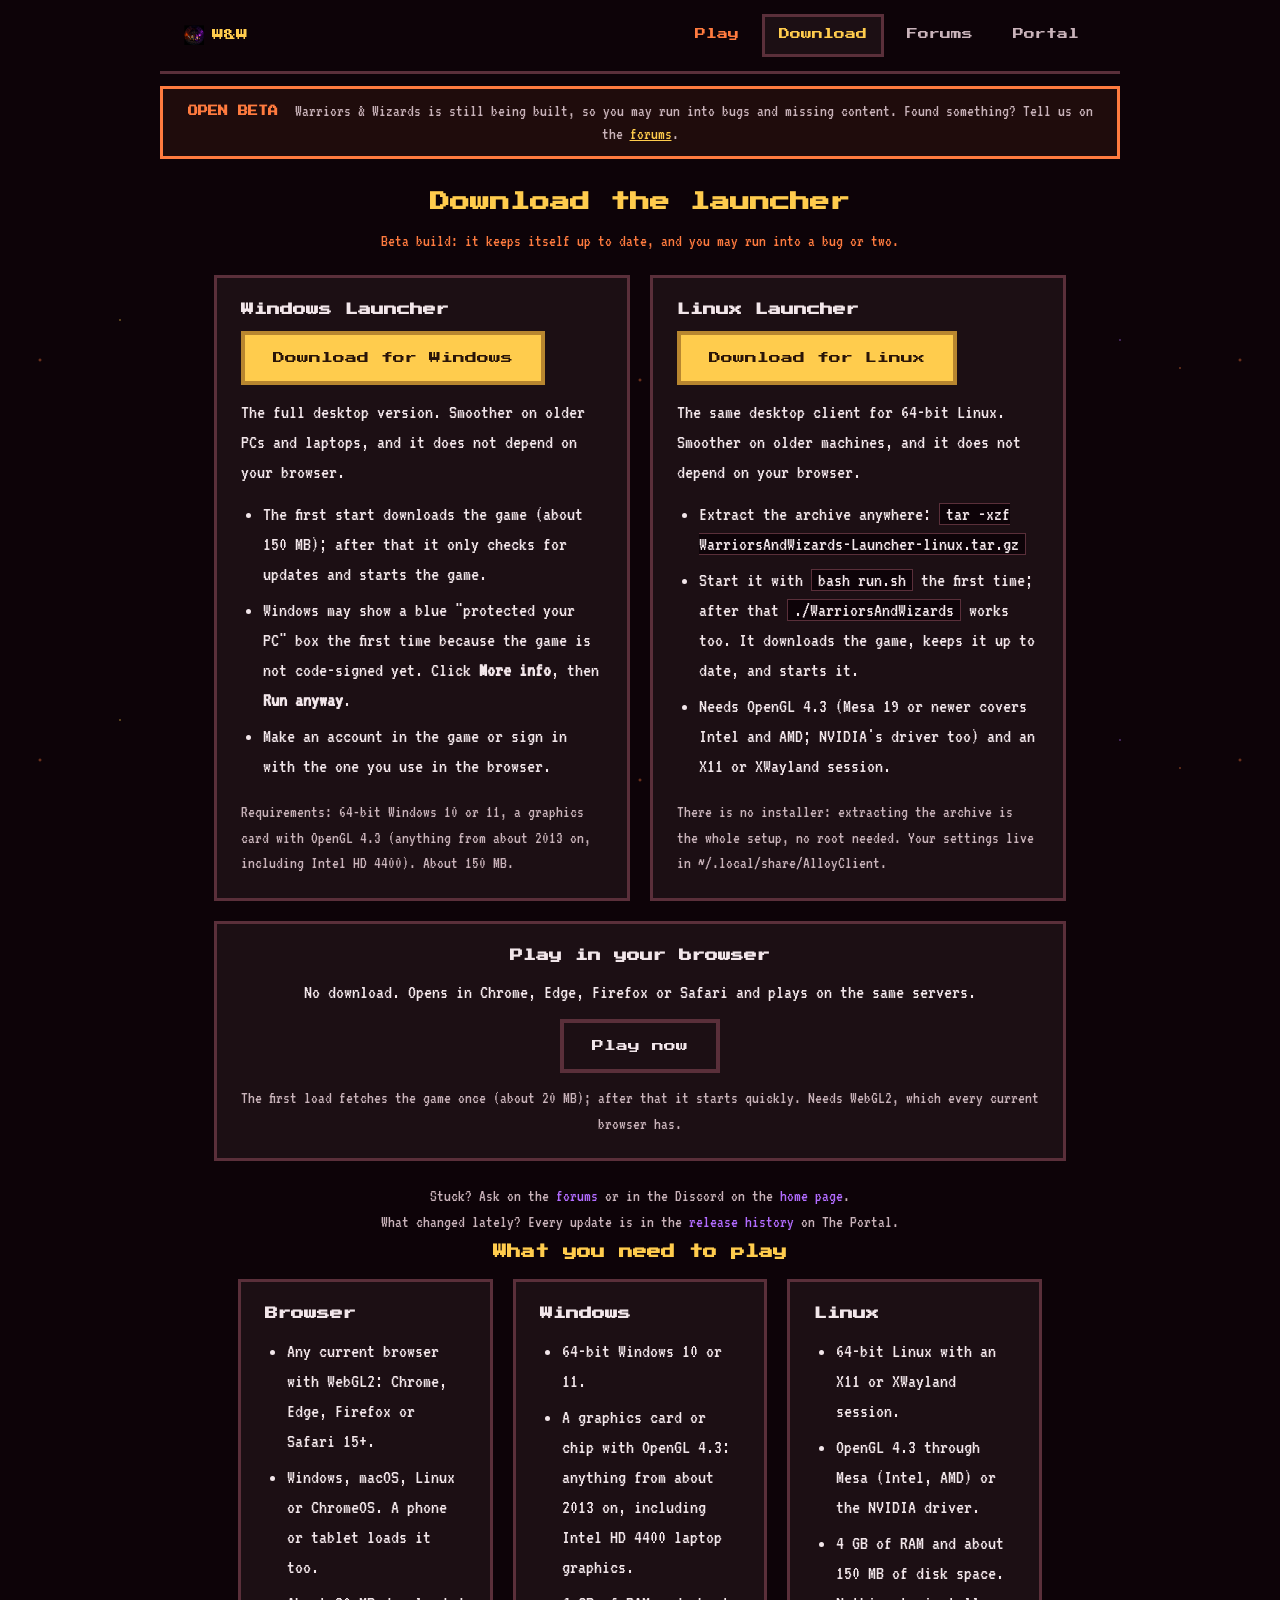
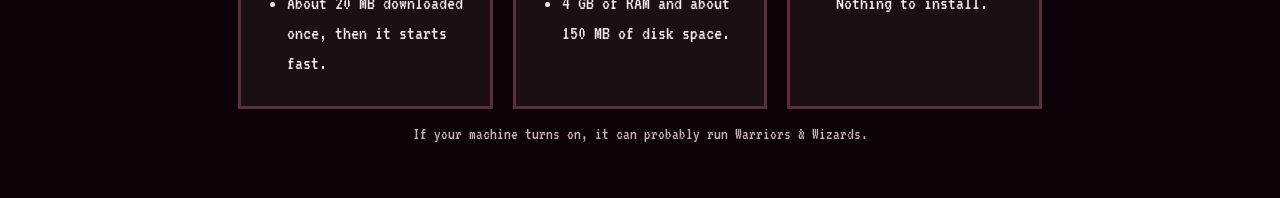
==== download/index.html @ 4d1ac3cd "release history and downloads" ====
<!DOCTYPE html>
<html lang="en">
<head>
<meta charset="UTF-8">
<meta name="viewport" content="width=device-width, initial-scale=1.0">
<title>Download — Warriors &amp; Wizards</title>
<meta name="description" content="Download the Warriors &amp; Wizards Windows client, or play in your browser.">
<link rel="icon" href="../assets/favicon-32.png" type="image/png" sizes="32x32">
<link rel="apple-touch-icon" href="../assets/favicon-192.png">
<link rel="preconnect" href="https://fonts.googleapis.com">
<link rel="preconnect" href="https://fonts.gstatic.com" crossorigin>
<link href="https://fonts.googleapis.com/css2?family=Press+Start+2P&family=VT323&display=swap" rel="stylesheet">
<link rel="stylesheet" href="../css/style.css">
</head>
<body>

<div class="embers"></div>

<nav class="site-nav" aria-label="Site">
  <a class="nav-brand" href="/"><img src="../assets/favicon-32.png" alt="" width="20" height="20"> W&amp;W</a>
  <div class="nav-links">
    <a href="https://play.warriorsandwizards.com" class="nav-link nav-play">Play</a>
    <a href="/download/" class="nav-link is-current">Download</a>
    <a href="https://forums.warriorsandwizards.com" class="nav-link">Forums</a>
    <a href="https://portal.warriorsandwizards.com" class="nav-link">Portal</a>
  </div>
</nav>

<div class="beta-banner" role="note">
  <strong>OPEN BETA</strong> Warriors &amp; Wizards is still being built, so you may run into bugs and missing content. Found something? Tell us on the <a href="https://forums.warriorsandwizards.com">forums</a>.
</div>

<main class="page">
  <h1 class="page-title">Download the launcher</h1>
  <p class="tagline beta-note">Beta build: it keeps itself up to date, and you may run into a bug or two.</p>

  <div class="cards">
    <section class="card">
      <h2 class="card-title">Windows Launcher</h2>
      <a class="btn btn-primary" href="/downloads/WarriorsAndWizards-Launcher-windows.zip">Download for Windows</a>
      <p>The full desktop version. Smoother on older PCs and laptops, and it does not depend on your browser.</p>
      <ul class="steps">
        <li>The first start downloads the game (about 150 MB); after that it only checks for updates and starts the game.</li>
        <li>Windows may show a blue "protected your PC" box the first time because the game is not code-signed yet. Click <strong>More info</strong>, then <strong>Run anyway</strong>.</li>
        <li>Make an account in the game or sign in with the one you use in the browser.</li>
      </ul>
      <p class="fine">Requirements: 64-bit Windows 10 or 11, a graphics card with OpenGL 4.3 (anything from about 2013 on, including Intel HD 4400). About 150 MB.</p>
    </section>

    <section class="card">
      <h2 class="card-title">Linux Launcher</h2>
      <a class="btn btn-primary" href="/downloads/WarriorsAndWizards-Launcher-linux.tar.gz">Download for Linux</a>
      <p>The same desktop client for 64-bit Linux. Smoother on older machines, and it does not depend on your browser.</p>
      <ul class="steps">
        <li>Extract the archive anywhere: <code>tar -xzf WarriorsAndWizards-Launcher-linux.tar.gz</code></li>
        <li>Start it with <code>bash run.sh</code> the first time; after that <code>./WarriorsAndWizards</code> works too. It downloads the game, keeps it up to date, and starts it.</li>
        <li>Needs OpenGL 4.3 (Mesa 19 or newer covers Intel and AMD; NVIDIA's driver too) and an X11 or XWayland session.</li>
      </ul>
      <p class="fine">There is no installer: extracting the archive is the whole setup, no root needed. Your settings live in ~/.local/share/AlloyClient.</p>
    </section>

    <section class="card card-wide">
      <h2 class="card-title">Play in your browser</h2>
      <p>No download. Opens in Chrome, Edge, Firefox or Safari and plays on the same servers.</p>
      <a class="btn btn-secondary" href="https://play.warriorsandwizards.com">Play now</a>
      <p class="fine">The first load fetches the game once (about 20 MB); after that it starts quickly. Needs WebGL2, which every current browser has.</p>
    </section>
  </div>

  <p class="hint">Stuck? Ask on the <a href="https://forums.warriorsandwizards.com">forums</a> or in the Discord on the <a href="/">home page</a>.</p>
  <p class="hint">What changed lately? Every update is in the <a href="https://portal.warriorsandwizards.com/releases.html">release history</a> on The Portal.</p>

  <section class="specs">
    <h2 class="section-title">What you need to play</h2>
    <div class="cards">
      <div class="card">
        <h3 class="card-title">Browser</h3>
        <ul class="steps">
          <li>Any current browser with WebGL2: Chrome, Edge, Firefox or Safari 15+.</li>
          <li>Windows, macOS, Linux or ChromeOS. A phone or tablet loads it too.</li>
          <li>About 20 MB downloaded once, then it starts fast.</li>
        </ul>
      </div>
      <div class="card">
        <h3 class="card-title">Windows</h3>
        <ul class="steps">
          <li>64-bit Windows 10 or 11.</li>
          <li>A graphics card or chip with OpenGL 4.3: anything from about 2013 on, including Intel HD 4400 laptop graphics.</li>
          <li>4 GB of RAM and about 150 MB of disk space.</li>
        </ul>
      </div>
      <div class="card">
        <h3 class="card-title">Linux</h3>
        <ul class="steps">
          <li>64-bit Linux with an X11 or XWayland session.</li>
          <li>OpenGL 4.3 through Mesa (Intel, AMD) or the NVIDIA driver.</li>
          <li>4 GB of RAM and about 150 MB of disk space. Nothing to install.</li>
        </ul>
      </div>
    </div>
    <p class="hint">If your machine turns on, it can probably run Warriors &amp; Wizards.</p>
  </section>
</main>


</body>
</html>
---- css/style.css ----
:root {
  --bg: #0d0308;
  --panel: #1c0f14;
  --border: #5a2f3a;
  --gold: #ffcc4d;
  --purple: #b26cff;
  --ember: #ff7b3f;
  --text: #f2e6ea;
  --text-dim: #c9b3ba;
  --font-pixel: 'Press Start 2P', monospace;
  --font-body: 'VT323', monospace;
}

* { box-sizing: border-box; }

body {
  margin: 0;
  background: var(--bg);
  color: var(--text);
  font-family: var(--font-body);
  font-size: 20px;
  line-height: 1.5;
  overflow-x: hidden;
}

/* drifting ember particles for atmosphere */
.embers {
  position: fixed;
  inset: 0;
  z-index: -1;
  pointer-events: none;
  background-image:
    radial-gradient(2px 2px at 10% 90%, var(--ember), transparent),
    radial-gradient(1.5px 1.5px at 30% 80%, var(--gold), transparent),
    radial-gradient(2px 2px at 60% 95%, var(--ember), transparent),
    radial-gradient(1.5px 1.5px at 80% 85%, var(--purple), transparent),
    radial-gradient(1.5px 1.5px at 95% 92%, var(--ember), transparent);
  background-repeat: repeat;
  background-size: 400px 400px;
  animation: drift 14s linear infinite;
  opacity: 0.6;
}
@keyframes drift {
  from { background-position: 0 0; }
  to { background-position: 0 -400px; }
}

.hero {
  display: flex;
  flex-direction: column;
  align-items: center;
  text-align: center;
  gap: 18px;
  max-width: 720px;
  margin: 0 auto;
  padding: 32px 24px 12px;
}
.hero-text {
  max-width: 100%;
}
.game-title {
  font-family: var(--font-pixel);
  font-size: 25px;
  line-height: 1.4;
  margin: 0 0 11px;
}
.t-war { color: var(--ember); }
.t-wiz { color: var(--purple); }
.amp { color: var(--text-dim); }
.hero-art-wrap {
  flex: 0 0 auto;
  width: 170px;
  height: 170px;
  border-radius: 50%;
  overflow: hidden;
  border: 4px solid var(--border);
  box-shadow: 0 0 0 2px var(--gold), 0 0 20px rgba(178, 108, 255, 0.45);
}
.hero-art {
  width: 100%;
  height: 100%;
  object-fit: cover;
  display: block;
}

.info {
  text-align: center;
  padding: 12px 24px 40px;
  max-width: 680px;
  margin: 0 auto;
}
.coming-soon {
  font-family: var(--font-pixel);
  font-size: 16px;
  color: var(--gold);
  letter-spacing: 2px;
  margin-bottom: 11px;
}
.glow {
  text-shadow: 0 0 10px rgba(255, 204, 77, 0.6), 0 0 22px rgba(178, 108, 255, 0.4);
}
.tagline {
  font-size: 17px;
  line-height: 1.4;
  color: var(--text-dim);
  margin: 0 0 14px;
}
.tagline:last-child {
  margin-bottom: 0;
}

.discord-card {
  display: inline-flex;
  flex-direction: column;
  align-items: center;
  gap: 14px;
  background: var(--panel);
  border: 3px solid var(--border);
  padding: 22px 28px;
}
.discord-head {
  display: flex;
  align-items: center;
  gap: 10px;
}
.discord-icon {
  width: 26px;
  height: 26px;
  color: #5865f2;
}
.discord-name {
  font-family: var(--font-pixel);
  font-size: 13px;
  color: var(--text);
}
.discord-status {
  display: flex;
  align-items: center;
  gap: 8px;
  font-size: 18px;
  color: var(--text-dim);
}
.online-dot {
  width: 9px;
  height: 9px;
  border-radius: 50%;
  background: #3ba55d;
  box-shadow: 0 0 6px #3ba55d;
}
.discord-avatars {
  display: flex;
}
.discord-avatar {
  width: 32px;
  height: 32px;
  border-radius: 50%;
  border: 2px solid var(--panel);
  margin-left: -10px;
  background: #23272a;
}
.discord-avatar:first-child { margin-left: 0; }

.btn {
  display: inline-block;
  padding: 14px 28px;
  font-family: var(--font-pixel);
  font-size: 12px;
  text-decoration: none;
  border: 4px solid var(--border);
  transition: transform 0.1s ease, background 0.15s ease;
}
.btn:active { transform: translateY(2px); }
.btn-primary {
  background: var(--gold);
  color: #2a1508;
  border-color: #b8862f;
}
.btn-primary:hover { background: #ffd86b; }

.site-footer {
  text-align: center;
  padding: 24px;
  font-size: 16px;
  color: var(--text-dim);
}
.site-footer a {
  color: var(--purple);
  text-decoration: none;
}
.site-footer a:hover { color: var(--gold); }

@media (max-width: 640px) {
  .hero {
    flex-direction: column;
    text-align: center;
    padding-top: 24px;
    gap: 18px;
  }
  .hero-text { text-align: center; }
  .hero-art-wrap { width: 130px; height: 130px; }
  .game-title { font-size: 21px; }
  .coming-soon { font-size: 15px; }
  .tagline { font-size: 16px; }
}

/* ---- site navigation (Play / Download / Forums) ---- */
.site-nav {
  display: flex;
  align-items: center;
  justify-content: space-between;
  gap: 16px;
  max-width: 960px;
  margin: 0 auto;
  padding: 14px 24px;
  border-bottom: 3px solid var(--border);
}
.nav-brand {
  display: inline-flex;
  align-items: center;
  gap: 8px;
  font-family: var(--font-pixel);
  font-size: 12px;
  color: var(--gold);
  text-decoration: none;
}
.nav-links { display: flex; gap: 6px; }
.nav-link {
  font-family: var(--font-pixel);
  font-size: 11px;
  color: var(--text-dim);
  text-decoration: none;
  padding: 10px 14px;
  border: 3px solid transparent;
}
.nav-link:hover, .nav-link.is-current { color: var(--gold); border-color: var(--border); background: var(--panel); }
.nav-play { color: var(--ember); }

/* ---- landing calls to action ---- */
.cta-row {
  display: flex;
  flex-wrap: wrap;
  justify-content: center;
  gap: 12px;
  margin: 6px 0 12px;
}
.btn-secondary {
  background: var(--panel);
  color: var(--text);
  border-color: var(--border);
}
.btn-secondary:hover { border-color: var(--purple); color: var(--gold); }
.hint {
  font-size: 17px;
  color: var(--text-dim);
  margin: 0;
}
.hint a { color: var(--purple); text-decoration: none; }
.hint a:hover { color: var(--gold); }

/* ---- beta warning under the nav, on every page ---- */
.beta-banner {
  max-width: 960px;
  margin: 12px auto 0;
  padding: 10px 16px;
  border: 3px solid var(--ember);
  background: rgba(255, 123, 63, .08);
  color: var(--text-dim);
  font-size: 17px;
  line-height: 1.4;
  text-align: center;
}
.beta-banner strong { font-family: var(--font-pixel); font-size: 10px; color: var(--ember); margin-right: 10px; }
.beta-banner a { color: var(--gold); }
.beta-note { color: var(--ember); }

/* ---- inner pages (Download) ---- */
.page {
  max-width: 900px;
  margin: 0 auto;
  padding: 28px 24px 40px;
  text-align: center;
}
.page-title {
  font-family: var(--font-pixel);
  font-size: 20px;
  color: var(--gold);
  margin: 0 0 12px;
}
.cards {
  display: grid;
  grid-template-columns: repeat(auto-fit, minmax(300px, 1fr));
  gap: 20px;
  margin: 22px 0;
  text-align: left;
}
.card {
  background: var(--panel);
  border: 3px solid var(--border);
  padding: 22px 24px;
  display: flex;
  flex-direction: column;
  gap: 12px;
}
.card-title {
  font-family: var(--font-pixel);
  font-size: 13px;
  color: var(--text);
  margin: 0;
}
.card p { margin: 0; }
.card .btn { align-self: flex-start; }
.steps { margin: 0; padding-left: 22px; }
.steps li { margin-bottom: 6px; }
.fine { font-size: 17px; color: var(--text-dim); }
code { font-family: var(--font-body); background: var(--bg); border: 1px solid var(--border); padding: 0 6px; }

@media (max-width: 640px) {
  .site-nav { padding: 10px 14px; }
  .nav-link { font-size: 9px; padding: 8px 8px; }
  .nav-brand { font-size: 10px; }
  .card .btn { align-self: stretch; text-align: center; }
}

/* ---- requirements on the landing page ---- */
.specs {
  max-width: 900px;
  margin: 0 auto;
  padding: 8px 24px 12px;
  text-align: center;
}
.section-title {
  font-family: var(--font-pixel);
  font-size: 14px;
  color: var(--gold);
  margin: 0 0 4px;
}
.specs .cards { margin: 16px 0 12px; }

/* ---- three requirement cards in one row ---- */
.specs .cards { grid-template-columns: repeat(3, 1fr); }
@media (max-width: 860px) { .specs .cards { grid-template-columns: 1fr; } }

/* ---- Discord panel on the side, tall like a banner ad ---- */
.side-ad {
  position: fixed;
  right: 18px;
  top: 50%;
  transform: translateY(-50%);
  width: 210px;
  z-index: 5;
}
.side-ad .discord-card {
  display: flex;
  width: 100%;
  padding: 18px 14px;
  gap: 12px;
}
.side-ad .discord-name { font-size: 11px; text-align: center; }
.side-ad .discord-avatars { flex-wrap: wrap; justify-content: center; }
.side-ad .discord-avatar { margin-left: -6px; }
.side-ad .btn { padding: 12px 16px; font-size: 10px; text-align: center; width: 100%; }
@media (max-width: 1240px) {
  .side-ad { position: static; transform: none; width: auto; margin: 0 auto 32px; text-align: center; }
  .side-ad .discord-card { display: inline-flex; width: auto; }
}

/* ---- a card that spans the whole row, centered (the browser card under the two client cards) ---- */
.card-wide { grid-column: 1 / -1; align-items: center; text-align: center; }
.card-wide .btn { align-self: center; }
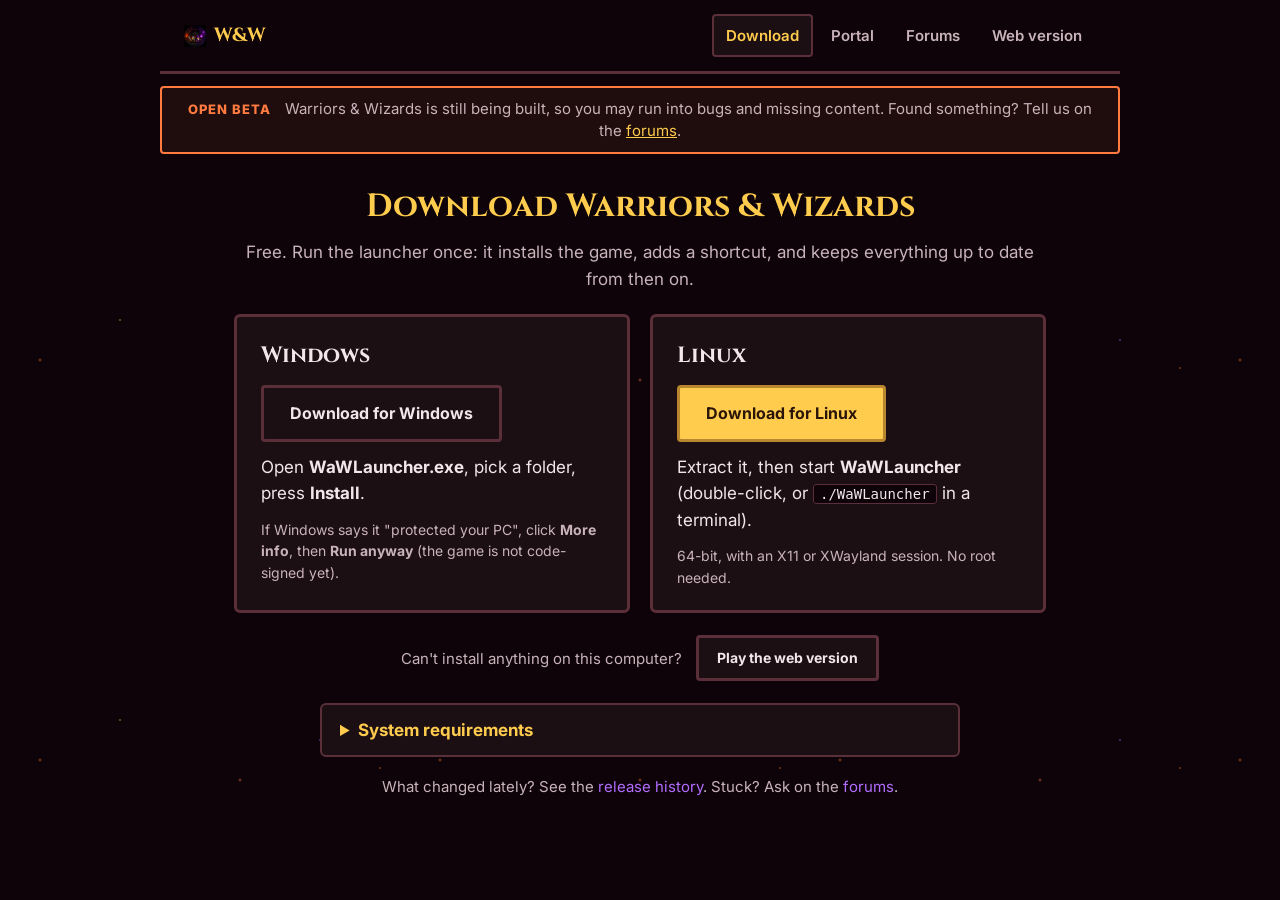
==== commit eb89e5c5: "things are looking official now" ====
--- a/download/index.html
+++ b/download/index.html
@@ -3,13 +3,13 @@
 <head>
 <meta charset="UTF-8">
 <meta name="viewport" content="width=device-width, initial-scale=1.0">
-<title>Download — Warriors &amp; Wizards</title>
-<meta name="description" content="Download the Warriors &amp; Wizards Windows client, or play in your browser.">
+<title>Download - Warriors &amp; Wizards</title>
+<meta name="description" content="Download the Warriors &amp; Wizards launcher for Windows or Linux, or play in your browser.">
 <link rel="icon" href="../assets/favicon-32.png" type="image/png" sizes="32x32">
 <link rel="apple-touch-icon" href="../assets/favicon-192.png">
 <link rel="preconnect" href="https://fonts.googleapis.com">
 <link rel="preconnect" href="https://fonts.gstatic.com" crossorigin>
-<link href="https://fonts.googleapis.com/css2?family=Press+Start+2P&family=VT323&display=swap" rel="stylesheet">
+<link href="https://fonts.googleapis.com/css2?family=Cinzel:wght@700&family=Inter:wght@400;600;700;800&display=swap" rel="stylesheet">
 <link rel="stylesheet" href="../css/style.css">
 </head>
 <body>
@@ -17,12 +17,12 @@
 <div class="embers"></div>
 
 <nav class="site-nav" aria-label="Site">
-  <a class="nav-brand" href="/"><img src="../assets/favicon-32.png" alt="" width="20" height="20"> W&amp;W</a>
+  <a class="nav-brand" href="/"><img src="../assets/favicon-32.png" alt="" width="22" height="22"> W&amp;W</a>
   <div class="nav-links">
-    <a href="https://play.warriorsandwizards.com" class="nav-link nav-play">Play</a>
-    <a href="/download/" class="nav-link is-current">Download</a>
+    <a href="/download/" class="nav-link nav-download is-current">Download</a>
+    <a href="https://portal.warriorsandwizards.com" class="nav-link">Portal</a>
     <a href="https://forums.warriorsandwizards.com" class="nav-link">Forums</a>
-    <a href="https://portal.warriorsandwizards.com" class="nav-link">Portal</a>
+    <a href="https://play.warriorsandwizards.com" class="nav-link">Web version</a>
   </div>
 </nav>
 
@@ -31,77 +31,44 @@
 </div>
 
 <main class="page">
-  <h1 class="page-title">Download the launcher</h1>
-  <p class="tagline beta-note">Beta build: it keeps itself up to date, and you may run into a bug or two.</p>
+  <h1 class="page-title">Download Warriors &amp; Wizards</h1>
+  <p class="tagline">Free. Run the launcher once: it installs the game, adds a shortcut, and keeps everything up to date from then on.</p>
 
   <div class="cards">
     <section class="card">
-      <h2 class="card-title">Windows Launcher</h2>
-      <a class="btn btn-primary" href="/downloads/WarriorsAndWizards-Launcher-windows.zip">Download for Windows</a>
-      <p>The full desktop version. Smoother on older PCs and laptops, and it does not depend on your browser.</p>
-      <ul class="steps">
-        <li>The first start downloads the game (about 150 MB); after that it only checks for updates and starts the game.</li>
-        <li>Windows may show a blue "protected your PC" box the first time because the game is not code-signed yet. Click <strong>More info</strong>, then <strong>Run anyway</strong>.</li>
-        <li>Make an account in the game or sign in with the one you use in the browser.</li>
-      </ul>
-      <p class="fine">Requirements: 64-bit Windows 10 or 11, a graphics card with OpenGL 4.3 (anything from about 2013 on, including Intel HD 4400). About 150 MB.</p>
+      <h2 class="card-title">Windows</h2>
+      <a class="btn btn-primary" id="dl-windows" href="/downloads/WaWLauncher.exe">Download for Windows</a>
+      <p>Open <strong>WaWLauncher.exe</strong>, pick a folder, press <strong>Install</strong>.</p>
+      <p class="fine">If Windows says it "protected your PC", click <strong>More info</strong>, then <strong>Run anyway</strong> (the game is not code-signed yet).</p>
     </section>
 
     <section class="card">
-      <h2 class="card-title">Linux Launcher</h2>
-      <a class="btn btn-primary" href="/downloads/WarriorsAndWizards-Launcher-linux.tar.gz">Download for Linux</a>
-      <p>The same desktop client for 64-bit Linux. Smoother on older machines, and it does not depend on your browser.</p>
-      <ul class="steps">
-        <li>Extract the archive anywhere: <code>tar -xzf WarriorsAndWizards-Launcher-linux.tar.gz</code></li>
-        <li>Start it with <code>bash run.sh</code> the first time; after that <code>./WarriorsAndWizards</code> works too. It downloads the game, keeps it up to date, and starts it.</li>
-        <li>Needs OpenGL 4.3 (Mesa 19 or newer covers Intel and AMD; NVIDIA's driver too) and an X11 or XWayland session.</li>
-      </ul>
-      <p class="fine">There is no installer: extracting the archive is the whole setup, no root needed. Your settings live in ~/.local/share/AlloyClient.</p>
-    </section>
-
-    <section class="card card-wide">
-      <h2 class="card-title">Play in your browser</h2>
-      <p>No download. Opens in Chrome, Edge, Firefox or Safari and plays on the same servers.</p>
-      <a class="btn btn-secondary" href="https://play.warriorsandwizards.com">Play now</a>
-      <p class="fine">The first load fetches the game once (about 20 MB); after that it starts quickly. Needs WebGL2, which every current browser has.</p>
+      <h2 class="card-title">Linux</h2>
+      <a class="btn btn-primary" id="dl-linux" href="/downloads/WaWLauncher-linux.tar.gz">Download for Linux</a>
+      <p>Extract it, then start <strong>WaWLauncher</strong> (double-click, or <code>./WaWLauncher</code> in a terminal).</p>
+      <p class="fine">64-bit, with an X11 or XWayland session. No root needed.</p>
     </section>
   </div>
 
-  <p class="hint">Stuck? Ask on the <a href="https://forums.warriorsandwizards.com">forums</a> or in the Discord on the <a href="/">home page</a>.</p>
-  <p class="hint">What changed lately? Every update is in the <a href="https://portal.warriorsandwizards.com/releases.html">release history</a> on The Portal.</p>
+  <div class="alt-play">
+    <span>Can't install anything on this computer?</span>
+    <a class="btn btn-secondary" href="https://play.warriorsandwizards.com">Play the web version</a>
+  </div>
 
-  <section class="specs">
-    <h2 class="section-title">What you need to play</h2>
-    <div class="cards">
-      <div class="card">
-        <h3 class="card-title">Browser</h3>
-        <ul class="steps">
-          <li>Any current browser with WebGL2: Chrome, Edge, Firefox or Safari 15+.</li>
-          <li>Windows, macOS, Linux or ChromeOS. A phone or tablet loads it too.</li>
-          <li>About 20 MB downloaded once, then it starts fast.</li>
-        </ul>
-      </div>
-      <div class="card">
-        <h3 class="card-title">Windows</h3>
-        <ul class="steps">
-          <li>64-bit Windows 10 or 11.</li>
-          <li>A graphics card or chip with OpenGL 4.3: anything from about 2013 on, including Intel HD 4400 laptop graphics.</li>
-          <li>4 GB of RAM and about 150 MB of disk space.</li>
-        </ul>
-      </div>
-      <div class="card">
-        <h3 class="card-title">Linux</h3>
-        <ul class="steps">
-          <li>64-bit Linux with an X11 or XWayland session.</li>
-          <li>OpenGL 4.3 through Mesa (Intel, AMD) or the NVIDIA driver.</li>
-          <li>4 GB of RAM and about 150 MB of disk space. Nothing to install.</li>
-        </ul>
-      </div>
-    </div>
-    <p class="hint">If your machine turns on, it can probably run Warriors &amp; Wizards.</p>
-  </section>
+  <details class="reqs">
+    <summary>System requirements</summary>
+    <ul>
+      <li><strong>Windows:</strong> 64-bit Windows 10 or 11.</li>
+      <li><strong>Linux:</strong> 64-bit, X11 or XWayland, Mesa 19+ or the NVIDIA driver.</li>
+      <li><strong>Graphics:</strong> OpenGL 4.3, which is almost anything from 2013 on (Intel HD 4400 laptops included).</li>
+      <li><strong>Space:</strong> about 150 MB. <strong>Memory:</strong> 4 GB.</li>
+      <li><strong>Web version:</strong> any current browser with WebGL2 (Chrome, Edge, Firefox, Safari 15+).</li>
+    </ul>
+  </details>
+
+  <p class="hint">What changed lately? See the <a href="https://portal.warriorsandwizards.com/releases.html">release history</a>. Stuck? Ask on the <a href="https://forums.warriorsandwizards.com">forums</a>.</p>
 </main>
 
-
+<script src="../js/os.js"></script>
 </body>
 </html>
--- a/css/style.css
+++ b/css/style.css
@@ -1,3 +1,5 @@
+/* Fonts (2026-09-22): the pixel fonts (Press Start 2P / VT323) were hard to read at small sizes; titles are Cinzel now, everything
+   else Inter. */
 :root {
   --bg: #0d0308;
   --panel: #1c0f14;
@@ -7,8 +9,8 @@
   --ember: #ff7b3f;
   --text: #f2e6ea;
   --text-dim: #c9b3ba;
-  --font-pixel: 'Press Start 2P', monospace;
-  --font-body: 'VT323', monospace;
+  --font-display: 'Cinzel', Georgia, serif;
+  --font-ui: 'Inter', system-ui, -apple-system, 'Segoe UI', Roboto, sans-serif;
 }
 
 * { box-sizing: border-box; }
@@ -17,9 +19,9 @@
   margin: 0;
   background: var(--bg);
   color: var(--text);
-  font-family: var(--font-body);
-  font-size: 20px;
-  line-height: 1.5;
+  font-family: var(--font-ui);
+  font-size: 17px;
+  line-height: 1.55;
   overflow-x: hidden;
 }
 
@@ -51,7 +53,7 @@
   align-items: center;
   text-align: center;
   gap: 18px;
-  max-width: 720px;
+  max-width: 760px;
   margin: 0 auto;
   padding: 32px 24px 12px;
 }
@@ -59,10 +61,11 @@
   max-width: 100%;
 }
 .game-title {
-  font-family: var(--font-pixel);
-  font-size: 25px;
-  line-height: 1.4;
-  margin: 0 0 11px;
+  font-family: var(--font-display);
+  font-weight: 700;
+  font-size: 40px;
+  line-height: 1.2;
+  margin: 0 0 12px;
 }
 .t-war { color: var(--ember); }
 .t-wiz { color: var(--purple); }
@@ -83,27 +86,11 @@
   display: block;
 }
 
-.info {
-  text-align: center;
-  padding: 12px 24px 40px;
-  max-width: 680px;
-  margin: 0 auto;
-}
-.coming-soon {
-  font-family: var(--font-pixel);
-  font-size: 16px;
-  color: var(--gold);
-  letter-spacing: 2px;
-  margin-bottom: 11px;
-}
-.glow {
-  text-shadow: 0 0 10px rgba(255, 204, 77, 0.6), 0 0 22px rgba(178, 108, 255, 0.4);
-}
 .tagline {
   font-size: 17px;
-  line-height: 1.4;
-  color: var(--text-dim);
-  margin: 0 0 14px;
+  line-height: 1.55;
+  color: var(--text-dim);
+  margin: 0 0 18px;
 }
 .tagline:last-child {
   margin-bottom: 0;
@@ -129,15 +116,15 @@
   color: #5865f2;
 }
 .discord-name {
-  font-family: var(--font-pixel);
-  font-size: 13px;
+  font-weight: 700;
+  font-size: 15px;
   color: var(--text);
 }
 .discord-status {
   display: flex;
   align-items: center;
   gap: 8px;
-  font-size: 18px;
+  font-size: 15px;
   color: var(--text-dim);
 }
 .online-dot {
@@ -162,11 +149,13 @@
 
 .btn {
   display: inline-block;
-  padding: 14px 28px;
-  font-family: var(--font-pixel);
-  font-size: 12px;
+  padding: 13px 26px;
+  font-family: var(--font-ui);
+  font-weight: 700;
+  font-size: 16px;
   text-decoration: none;
-  border: 4px solid var(--border);
+  border: 3px solid var(--border);
+  border-radius: 4px;
   transition: transform 0.1s ease, background 0.15s ease;
 }
 .btn:active { transform: translateY(2px); }
@@ -176,11 +165,29 @@
   border-color: #b8862f;
 }
 .btn-primary:hover { background: #ffd86b; }
+.btn-secondary {
+  background: var(--panel);
+  color: var(--text);
+  border-color: var(--border);
+}
+.btn-secondary:hover { border-color: var(--purple); color: var(--gold); }
+
+/* the two download buttons on the landing page: an OS icon + the label, same width */
+.btn-os {
+  display: inline-flex;
+  align-items: center;
+  justify-content: center;
+  gap: 10px;
+  min-width: 260px;
+  padding: 16px 26px;
+  font-size: 18px;
+}
+.btn-os svg { width: 22px; height: 22px; flex: 0 0 auto; }
 
 .site-footer {
   text-align: center;
   padding: 24px;
-  font-size: 16px;
+  font-size: 15px;
   color: var(--text-dim);
 }
 .site-footer a {
@@ -191,19 +198,15 @@
 
 @media (max-width: 640px) {
   .hero {
-    flex-direction: column;
-    text-align: center;
     padding-top: 24px;
-    gap: 18px;
   }
-  .hero-text { text-align: center; }
   .hero-art-wrap { width: 130px; height: 130px; }
-  .game-title { font-size: 21px; }
-  .coming-soon { font-size: 15px; }
+  .game-title { font-size: 30px; }
   .tagline { font-size: 16px; }
-}
-
-/* ---- site navigation (Play / Download / Forums) ---- */
+  .btn-os { min-width: 0; width: 100%; }
+}
+
+/* ---- site navigation ---- */
 .site-nav {
   display: flex;
   align-items: center;
@@ -218,22 +221,24 @@
   display: inline-flex;
   align-items: center;
   gap: 8px;
-  font-family: var(--font-pixel);
-  font-size: 12px;
+  font-family: var(--font-display);
+  font-weight: 700;
+  font-size: 19px;
   color: var(--gold);
   text-decoration: none;
 }
-.nav-links { display: flex; gap: 6px; }
+.nav-links { display: flex; gap: 4px; flex-wrap: wrap; justify-content: flex-end; }
 .nav-link {
-  font-family: var(--font-pixel);
-  font-size: 11px;
+  font-weight: 600;
+  font-size: 15px;
   color: var(--text-dim);
   text-decoration: none;
-  padding: 10px 14px;
-  border: 3px solid transparent;
+  padding: 8px 12px;
+  border: 2px solid transparent;
+  border-radius: 4px;
 }
 .nav-link:hover, .nav-link.is-current { color: var(--gold); border-color: var(--border); background: var(--panel); }
-.nav-play { color: var(--ember); }
+.nav-download { color: var(--gold); }
 
 /* ---- landing calls to action ---- */
 .cta-row {
@@ -241,50 +246,45 @@
   flex-wrap: wrap;
   justify-content: center;
   gap: 12px;
-  margin: 6px 0 12px;
-}
-.btn-secondary {
-  background: var(--panel);
-  color: var(--text);
-  border-color: var(--border);
-}
-.btn-secondary:hover { border-color: var(--purple); color: var(--gold); }
+  margin: 6px 0 14px;
+}
 .hint {
-  font-size: 17px;
-  color: var(--text-dim);
-  margin: 0;
+  font-size: 15px;
+  color: var(--text-dim);
+  margin: 0 0 6px;
 }
 .hint a { color: var(--purple); text-decoration: none; }
-.hint a:hover { color: var(--gold); }
+.hint a:hover { color: var(--gold); text-decoration: underline; }
 
 /* ---- beta warning under the nav, on every page ---- */
 .beta-banner {
   max-width: 960px;
   margin: 12px auto 0;
   padding: 10px 16px;
-  border: 3px solid var(--ember);
+  border: 2px solid var(--ember);
+  border-radius: 4px;
   background: rgba(255, 123, 63, .08);
   color: var(--text-dim);
-  font-size: 17px;
-  line-height: 1.4;
+  font-size: 15px;
+  line-height: 1.45;
   text-align: center;
 }
-.beta-banner strong { font-family: var(--font-pixel); font-size: 10px; color: var(--ember); margin-right: 10px; }
+.beta-banner strong { font-weight: 800; font-size: 13px; letter-spacing: 1px; color: var(--ember); margin-right: 10px; }
 .beta-banner a { color: var(--gold); }
-.beta-note { color: var(--ember); }
 
 /* ---- inner pages (Download) ---- */
 .page {
-  max-width: 900px;
+  max-width: 860px;
   margin: 0 auto;
   padding: 28px 24px 40px;
   text-align: center;
 }
 .page-title {
-  font-family: var(--font-pixel);
-  font-size: 20px;
+  font-family: var(--font-display);
+  font-weight: 700;
+  font-size: 32px;
   color: var(--gold);
-  margin: 0 0 12px;
+  margin: 0 0 8px;
 }
 .cards {
   display: grid;
@@ -296,49 +296,59 @@
 .card {
   background: var(--panel);
   border: 3px solid var(--border);
+  border-radius: 6px;
   padding: 22px 24px;
   display: flex;
   flex-direction: column;
   gap: 12px;
 }
 .card-title {
-  font-family: var(--font-pixel);
-  font-size: 13px;
+  font-family: var(--font-display);
+  font-weight: 700;
+  font-size: 22px;
   color: var(--text);
   margin: 0;
 }
 .card p { margin: 0; }
 .card .btn { align-self: flex-start; }
-.steps { margin: 0; padding-left: 22px; }
-.steps li { margin-bottom: 6px; }
-.fine { font-size: 17px; color: var(--text-dim); }
-code { font-family: var(--font-body); background: var(--bg); border: 1px solid var(--border); padding: 0 6px; }
+.fine { font-size: 14px; color: var(--text-dim); }
+code { font-family: ui-monospace, Consolas, monospace; font-size: 14px; background: var(--bg); border: 1px solid var(--border); padding: 1px 6px; border-radius: 3px; }
+
+/* ---- "Can't install anything?" strip under the download cards ---- */
+.alt-play {
+  display: flex;
+  flex-wrap: wrap;
+  align-items: center;
+  justify-content: center;
+  gap: 14px;
+  margin: 4px 0 22px;
+  color: var(--text-dim);
+  font-size: 15px;
+}
+.alt-play .btn { padding: 9px 18px; font-size: 14px; }
+
+/* ---- folded system requirements ---- */
+.reqs {
+  max-width: 640px;
+  margin: 0 auto 18px;
+  text-align: left;
+  background: var(--panel);
+  border: 2px solid var(--border);
+  border-radius: 6px;
+  padding: 12px 18px;
+}
+.reqs summary { cursor: pointer; font-weight: 700; color: var(--gold); }
+.reqs ul { margin: 10px 0 4px; padding-left: 20px; font-size: 15px; color: var(--text-dim); }
+.reqs li { margin-bottom: 6px; }
+.reqs strong { color: var(--text); }
 
 @media (max-width: 640px) {
-  .site-nav { padding: 10px 14px; }
-  .nav-link { font-size: 9px; padding: 8px 8px; }
-  .nav-brand { font-size: 10px; }
+  .site-nav { padding: 10px 14px; flex-wrap: wrap; justify-content: center; }
+  .nav-link { font-size: 14px; padding: 6px 8px; }
+  .nav-brand { font-size: 16px; }
   .card .btn { align-self: stretch; text-align: center; }
-}
-
-/* ---- requirements on the landing page ---- */
-.specs {
-  max-width: 900px;
-  margin: 0 auto;
-  padding: 8px 24px 12px;
-  text-align: center;
-}
-.section-title {
-  font-family: var(--font-pixel);
-  font-size: 14px;
-  color: var(--gold);
-  margin: 0 0 4px;
-}
-.specs .cards { margin: 16px 0 12px; }
-
-/* ---- three requirement cards in one row ---- */
-.specs .cards { grid-template-columns: repeat(3, 1fr); }
-@media (max-width: 860px) { .specs .cards { grid-template-columns: 1fr; } }
+  .page-title { font-size: 26px; }
+}
 
 /* ---- Discord panel on the side, tall like a banner ad ---- */
 .side-ad {
@@ -355,15 +365,11 @@
   padding: 18px 14px;
   gap: 12px;
 }
-.side-ad .discord-name { font-size: 11px; text-align: center; }
+.side-ad .discord-name { font-size: 14px; text-align: center; }
 .side-ad .discord-avatars { flex-wrap: wrap; justify-content: center; }
 .side-ad .discord-avatar { margin-left: -6px; }
-.side-ad .btn { padding: 12px 16px; font-size: 10px; text-align: center; width: 100%; }
+.side-ad .btn { padding: 11px 16px; font-size: 14px; text-align: center; width: 100%; }
 @media (max-width: 1240px) {
   .side-ad { position: static; transform: none; width: auto; margin: 0 auto 32px; text-align: center; }
   .side-ad .discord-card { display: inline-flex; width: auto; }
 }
-
-/* ---- a card that spans the whole row, centered (the browser card under the two client cards) ---- */
-.card-wide { grid-column: 1 / -1; align-items: center; text-align: center; }
-.card-wide .btn { align-self: center; }
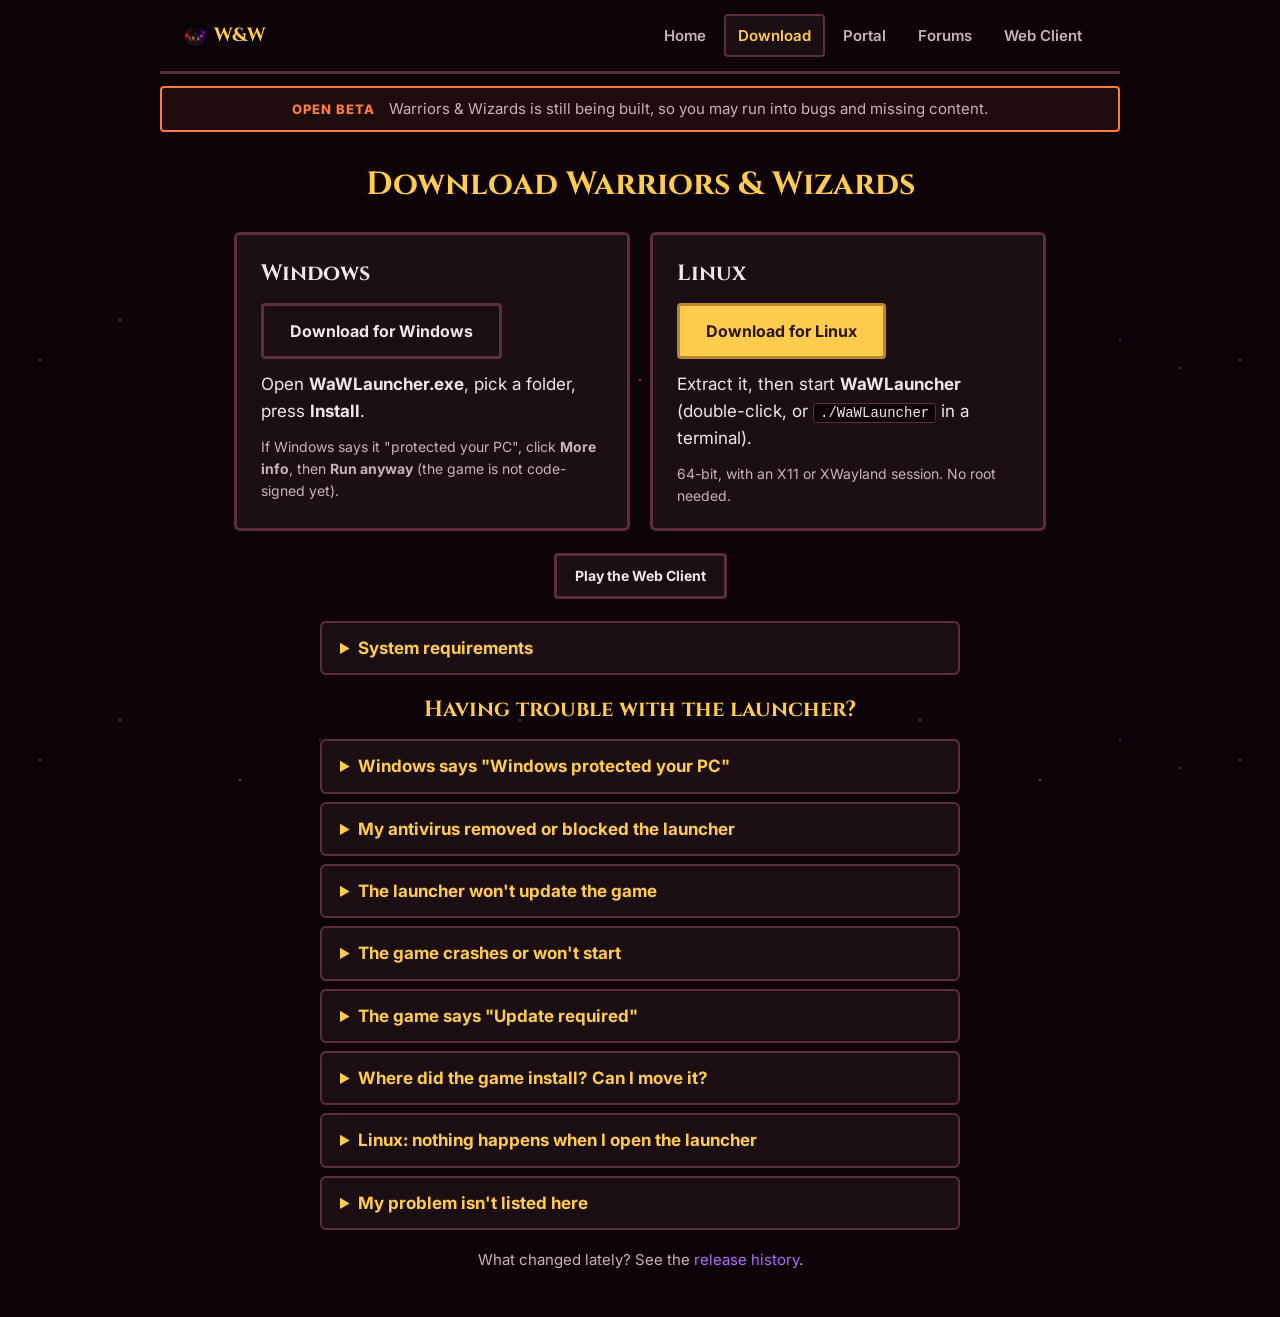
==== commit 3ef4dff4: "polished up" ====
--- a/download/index.html
+++ b/download/index.html
@@ -19,20 +19,20 @@
 <nav class="site-nav" aria-label="Site">
   <a class="nav-brand" href="/"><img src="../assets/favicon-32.png" alt="" width="22" height="22"> W&amp;W</a>
   <div class="nav-links">
+    <a href="/" class="nav-link">Home</a>
     <a href="/download/" class="nav-link nav-download is-current">Download</a>
     <a href="https://portal.warriorsandwizards.com" class="nav-link">Portal</a>
     <a href="https://forums.warriorsandwizards.com" class="nav-link">Forums</a>
-    <a href="https://play.warriorsandwizards.com" class="nav-link">Web version</a>
+    <a href="https://play.warriorsandwizards.com" class="nav-link">Web Client</a>
   </div>
 </nav>
 
 <div class="beta-banner" role="note">
-  <strong>OPEN BETA</strong> Warriors &amp; Wizards is still being built, so you may run into bugs and missing content. Found something? Tell us on the <a href="https://forums.warriorsandwizards.com">forums</a>.
+  <strong>OPEN BETA</strong> Warriors &amp; Wizards is still being built, so you may run into bugs and missing content.
 </div>
 
 <main class="page">
   <h1 class="page-title">Download Warriors &amp; Wizards</h1>
-  <p class="tagline">Free. Run the launcher once: it installs the game, adds a shortcut, and keeps everything up to date from then on.</p>
 
   <div class="cards">
     <section class="card">
@@ -51,8 +51,7 @@
   </div>
 
   <div class="alt-play">
-    <span>Can't install anything on this computer?</span>
-    <a class="btn btn-secondary" href="https://play.warriorsandwizards.com">Play the web version</a>
+    <a class="btn btn-secondary" href="https://play.warriorsandwizards.com">Play the Web Client</a>
   </div>
 
   <details class="reqs">
@@ -62,11 +61,55 @@
       <li><strong>Linux:</strong> 64-bit, X11 or XWayland, Mesa 19+ or the NVIDIA driver.</li>
       <li><strong>Graphics:</strong> OpenGL 4.3, which is almost anything from 2013 on (Intel HD 4400 laptops included).</li>
       <li><strong>Space:</strong> about 150 MB. <strong>Memory:</strong> 4 GB.</li>
-      <li><strong>Web version:</strong> any current browser with WebGL2 (Chrome, Edge, Firefox, Safari 15+).</li>
+      <li><strong>Web Client:</strong> any current browser with WebGL2 (Chrome, Edge, Firefox, Safari 15+).</li>
     </ul>
   </details>
 
-  <p class="hint">What changed lately? See the <a href="https://portal.warriorsandwizards.com/releases.html">release history</a>. Stuck? Ask on the <a href="https://forums.warriorsandwizards.com">forums</a>.</p>
+  <section class="faq" id="faq">
+    <h2 class="faq-title">Having trouble with the launcher?</h2>
+
+    <details class="reqs">
+      <summary>Windows says "Windows protected your PC"</summary>
+      <p>The launcher isn't code-signed yet, so Windows doesn't recognise it. Click <strong>More info</strong>, then <strong>Run anyway</strong>. You only have to do this once.</p>
+    </details>
+
+    <details class="reqs">
+      <summary>My antivirus removed or blocked the launcher</summary>
+      <p>Unsigned programs sometimes get flagged. Restore <strong>WaWLauncher.exe</strong> from your antivirus's quarantine and allow the folder you installed the game in, then start the launcher again.</p>
+    </details>
+
+    <details class="reqs">
+      <summary>The launcher won't update the game</summary>
+      <p>It can't replace the game's files while the game is running. Close the game, then press <strong>PLAY</strong> again, or close and reopen the launcher.</p>
+    </details>
+
+    <details class="reqs">
+      <summary>The game crashes or won't start</summary>
+      <p>Press <strong>Repair</strong> in the launcher. It checks every game file and downloads again any that are missing or damaged. Your settings are kept.</p>
+    </details>
+
+    <details class="reqs">
+      <summary>The game says "Update required"</summary>
+      <p>A new version came out while you were playing. Close the game and start it from the launcher, which downloads the update first. In the Web Client, press <strong>Refresh</strong>.</p>
+    </details>
+
+    <details class="reqs">
+      <summary>Where did the game install? Can I move it?</summary>
+      <p>The game installs in the folder you picked the first time, right next to the launcher. <strong>Open game folder</strong> in the launcher takes you there. To move it, move the whole folder, launcher included, and update your shortcuts.</p>
+    </details>
+
+    <details class="reqs">
+      <summary>Linux: nothing happens when I open the launcher</summary>
+      <p>Open a terminal in the extracted folder and run <code>chmod +x WaWLauncher</code>, then <code>./WaWLauncher</code>. If it still won't start, the terminal shows why. The launcher needs an X11 or XWayland session.</p>
+    </details>
+
+    <details class="reqs">
+      <summary>My problem isn't listed here</summary>
+      <p>Post it on the <a href="https://forums.warriorsandwizards.com">forums</a> with what you saw and which system you're on. Meanwhile, the <a href="https://play.warriorsandwizards.com">Web Client</a> runs in your browser with no install.</p>
+    </details>
+  </section>
+
+  <p class="hint">What changed lately? See the <a href="https://portal.warriorsandwizards.com/releases.html">release history</a>.</p>
 </main>
 
 <script src="../js/os.js"></script>
--- a/css/style.css
+++ b/css/style.css
@@ -314,7 +314,7 @@
 .fine { font-size: 14px; color: var(--text-dim); }
 code { font-family: ui-monospace, Consolas, monospace; font-size: 14px; background: var(--bg); border: 1px solid var(--border); padding: 1px 6px; border-radius: 3px; }
 
-/* ---- "Can't install anything?" strip under the download cards ---- */
+/* ---- Web Client button under the download cards ---- */
 .alt-play {
   display: flex;
   flex-wrap: wrap;
@@ -341,6 +341,13 @@
 .reqs ul { margin: 10px 0 4px; padding-left: 20px; font-size: 15px; color: var(--text-dim); }
 .reqs li { margin-bottom: 6px; }
 .reqs strong { color: var(--text); }
+.reqs p { margin: 10px 0 4px; font-size: 15px; color: var(--text-dim); }
+.reqs p a { color: var(--purple); }
+
+/* ---- launcher FAQ on the Download page: one folded .reqs box per question ---- */
+.faq { max-width: 640px; margin: 8px auto 18px; scroll-margin-top: 20px; }
+.faq-title { font-family: 'Cinzel', serif; color: var(--gold); font-size: 22px; margin: 0 0 12px; }
+.faq .reqs { margin-bottom: 8px; }
 
 @media (max-width: 640px) {
   .site-nav { padding: 10px 14px; flex-wrap: wrap; justify-content: center; }
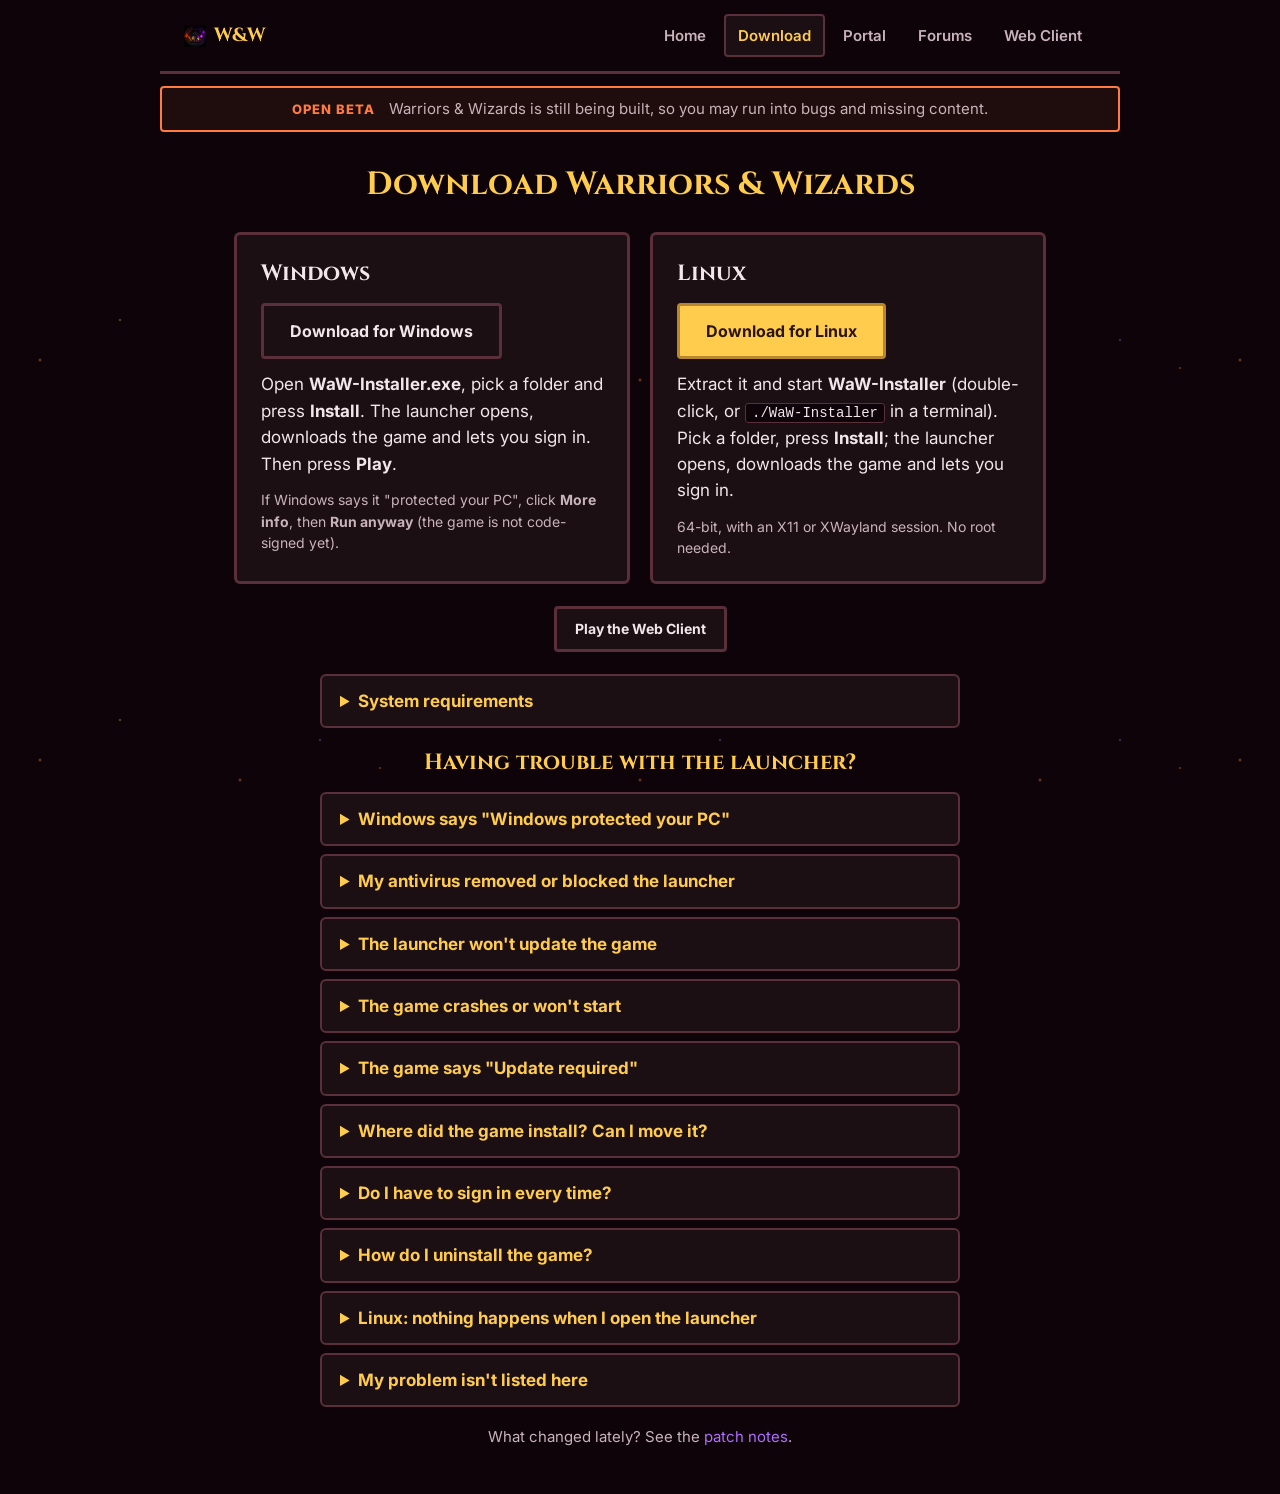
==== commit e9000549: "tweaks" ====
--- a/download/index.html
+++ b/download/index.html
@@ -37,15 +37,15 @@
   <div class="cards">
     <section class="card">
       <h2 class="card-title">Windows</h2>
-      <a class="btn btn-primary" id="dl-windows" href="/downloads/WaWLauncher.exe">Download for Windows</a>
-      <p>Open <strong>WaWLauncher.exe</strong>, pick a folder, press <strong>Install</strong>.</p>
+      <a class="btn btn-primary" id="dl-windows" href="/downloads/WaW-Installer.exe">Download for Windows</a>
+      <p>Open <strong>WaW-Installer.exe</strong>, pick a folder and press <strong>Install</strong>. The launcher opens, downloads the game and lets you sign in. Then press <strong>Play</strong>.</p>
       <p class="fine">If Windows says it "protected your PC", click <strong>More info</strong>, then <strong>Run anyway</strong> (the game is not code-signed yet).</p>
     </section>
 
     <section class="card">
       <h2 class="card-title">Linux</h2>
-      <a class="btn btn-primary" id="dl-linux" href="/downloads/WaWLauncher-linux.tar.gz">Download for Linux</a>
-      <p>Extract it, then start <strong>WaWLauncher</strong> (double-click, or <code>./WaWLauncher</code> in a terminal).</p>
+      <a class="btn btn-primary" id="dl-linux" href="/downloads/WaW-Installer-linux.tar.gz">Download for Linux</a>
+      <p>Extract it and start <strong>WaW-Installer</strong> (double-click, or <code>./WaW-Installer</code> in a terminal). Pick a folder, press <strong>Install</strong>; the launcher opens, downloads the game and lets you sign in.</p>
       <p class="fine">64-bit, with an X11 or XWayland session. No root needed.</p>
     </section>
   </div>
@@ -75,12 +75,12 @@
 
     <details class="reqs">
       <summary>My antivirus removed or blocked the launcher</summary>
-      <p>Unsigned programs sometimes get flagged. Restore <strong>WaWLauncher.exe</strong> from your antivirus's quarantine and allow the folder you installed the game in, then start the launcher again.</p>
+      <p>Unsigned programs sometimes get flagged. Restore <strong>WaW-Installer.exe</strong> or <strong>WaWLauncher.exe</strong> from your antivirus's quarantine and allow the folder you installed the game in, then start the launcher again.</p>
     </details>
 
     <details class="reqs">
       <summary>The launcher won't update the game</summary>
-      <p>It can't replace the game's files while the game is running. Close the game, then press <strong>PLAY</strong> again, or close and reopen the launcher.</p>
+      <p>The launcher looks for updates every time you open it and again when you press <strong>PLAY</strong>. When one is out, the big button says <strong>UPDATE</strong>. It can't replace the game's files while the game is running: close the game, then press <strong>UPDATE</strong> again.</p>
     </details>
 
     <details class="reqs">
@@ -95,12 +95,22 @@
 
     <details class="reqs">
       <summary>Where did the game install? Can I move it?</summary>
-      <p>The game installs in the folder you picked the first time, right next to the launcher. <strong>Open game folder</strong> in the launcher takes you there. To move it, move the whole folder, launcher included, and update your shortcuts.</p>
+      <p>The launcher goes in the folder you picked the first time, and the game goes in a <strong>Game</strong> folder inside it. To move it, move the whole folder, launcher included, and update your shortcuts.</p>
+    </details>
+
+    <details class="reqs">
+      <summary>Do I have to sign in every time?</summary>
+      <p>No. Tick <strong>Remember me on this PC</strong> when you sign in, and the launcher keeps you signed in. It never stores your password, only a sign-in key that stops working after 30 days without use, or as soon as you press <strong>Sign out</strong>. <strong>PLAY</strong> opens the game already signed in.</p>
+    </details>
+
+    <details class="reqs">
+      <summary>How do I uninstall the game?</summary>
+      <p>On Windows, open <strong>Settings &gt; Apps</strong>, find <strong>Warriors &amp; Wizards</strong> and choose <strong>Uninstall</strong>, or press <strong>Uninstall</strong> at the bottom of the launcher (that one works on Linux too). Your account and characters stay safe on the server.</p>
     </details>
 
     <details class="reqs">
       <summary>Linux: nothing happens when I open the launcher</summary>
-      <p>Open a terminal in the extracted folder and run <code>chmod +x WaWLauncher</code>, then <code>./WaWLauncher</code>. If it still won't start, the terminal shows why. The launcher needs an X11 or XWayland session.</p>
+      <p>Open a terminal in the extracted folder and run <code>chmod +x WaW-Installer</code>, then <code>./WaW-Installer</code> (for the installed launcher: <code>./WaWLauncher</code> in its folder). If it still won't start, the terminal shows why. The launcher needs an X11 or XWayland session.</p>
     </details>
 
     <details class="reqs">
@@ -109,7 +119,7 @@
     </details>
   </section>
 
-  <p class="hint">What changed lately? See the <a href="https://portal.warriorsandwizards.com/releases.html">release history</a>.</p>
+  <p class="hint">What changed lately? See the <a href="https://portal.warriorsandwizards.com/releases.html">patch notes</a>.</p>
 </main>
 
 <script src="../js/os.js"></script>
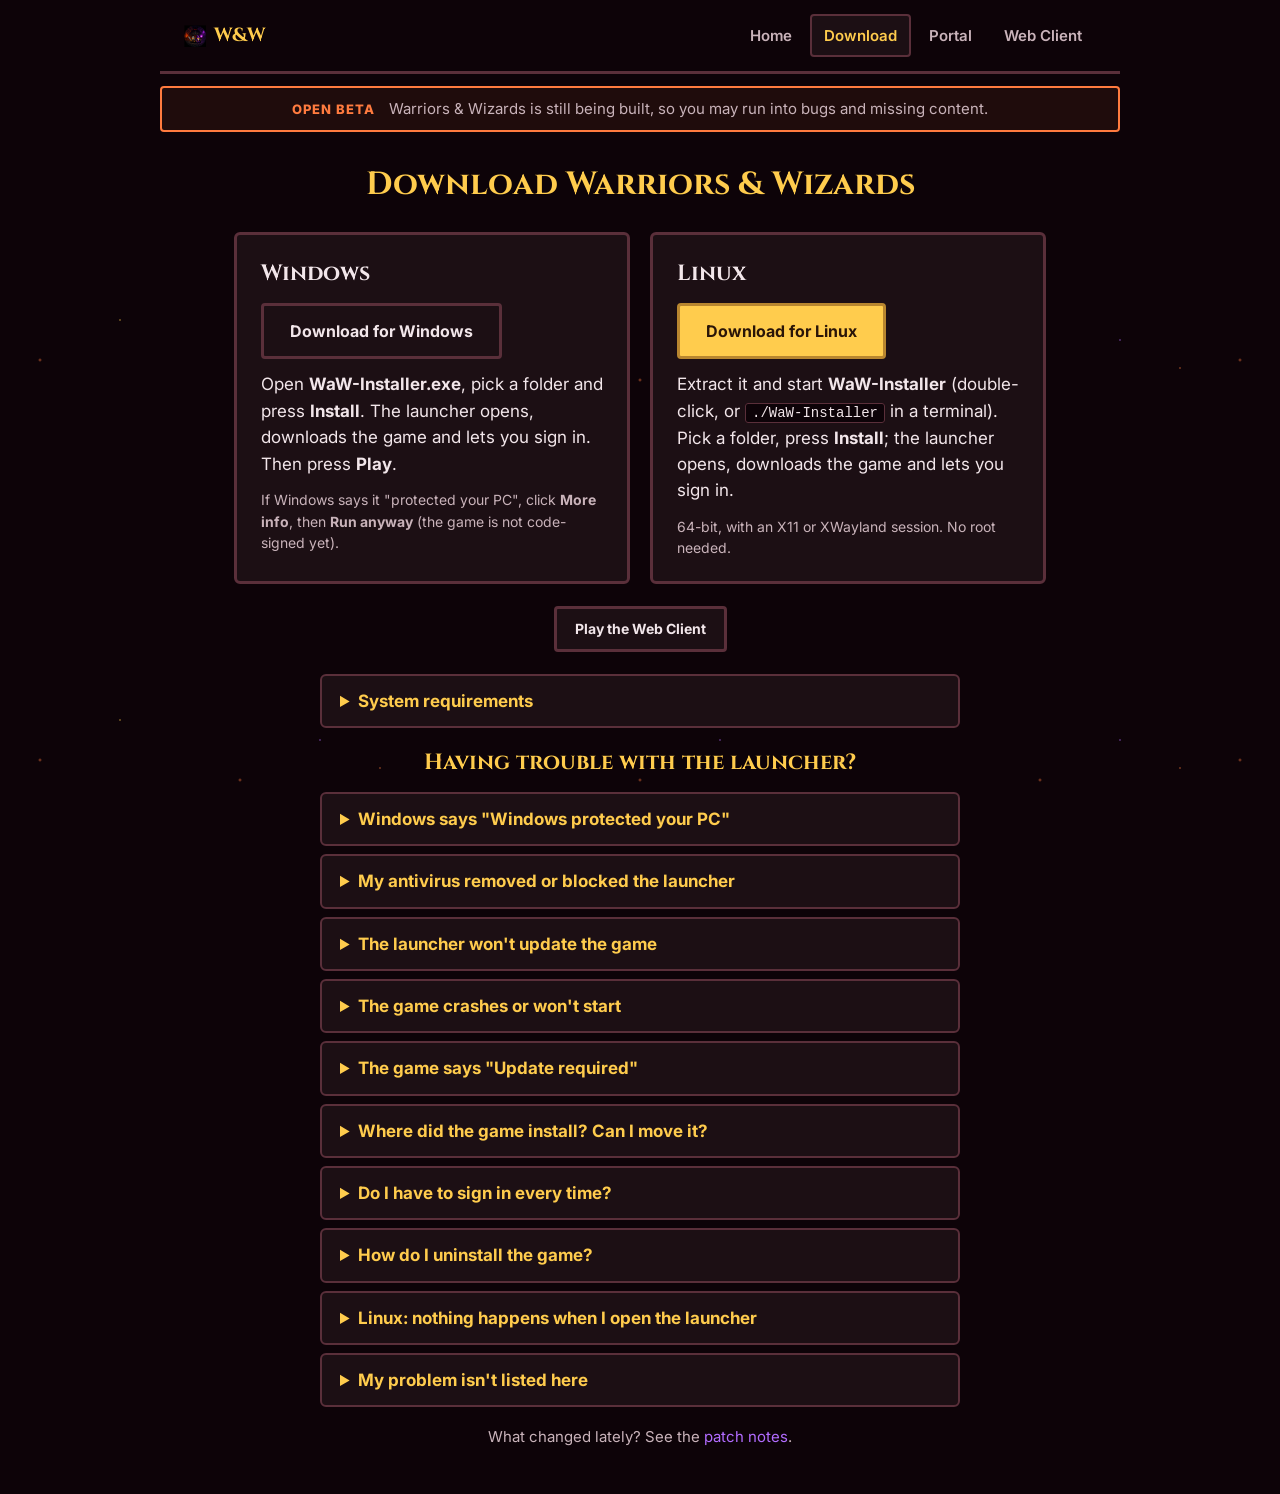
==== commit 392e4ac8: "gettin there" ====
--- a/download/index.html
+++ b/download/index.html
@@ -22,7 +22,6 @@
     <a href="/" class="nav-link">Home</a>
     <a href="/download/" class="nav-link nav-download is-current">Download</a>
     <a href="https://portal.warriorsandwizards.com" class="nav-link">Portal</a>
-    <a href="https://forums.warriorsandwizards.com" class="nav-link">Forums</a>
     <a href="https://play.warriorsandwizards.com" class="nav-link">Web Client</a>
   </div>
 </nav>
@@ -115,7 +114,7 @@
 
     <details class="reqs">
       <summary>My problem isn't listed here</summary>
-      <p>Post it on the <a href="https://forums.warriorsandwizards.com">forums</a> with what you saw and which system you're on. Meanwhile, the <a href="https://play.warriorsandwizards.com">Web Client</a> runs in your browser with no install.</p>
+      <p>Tell us on <a href="https://discord.gg/DwPCmEFkQe" target="_blank" rel="noopener">Discord</a> what you saw and which system you're on. Meanwhile, the <a href="https://play.warriorsandwizards.com">Web Client</a> runs in your browser with no install.</p>
     </details>
   </section>
 
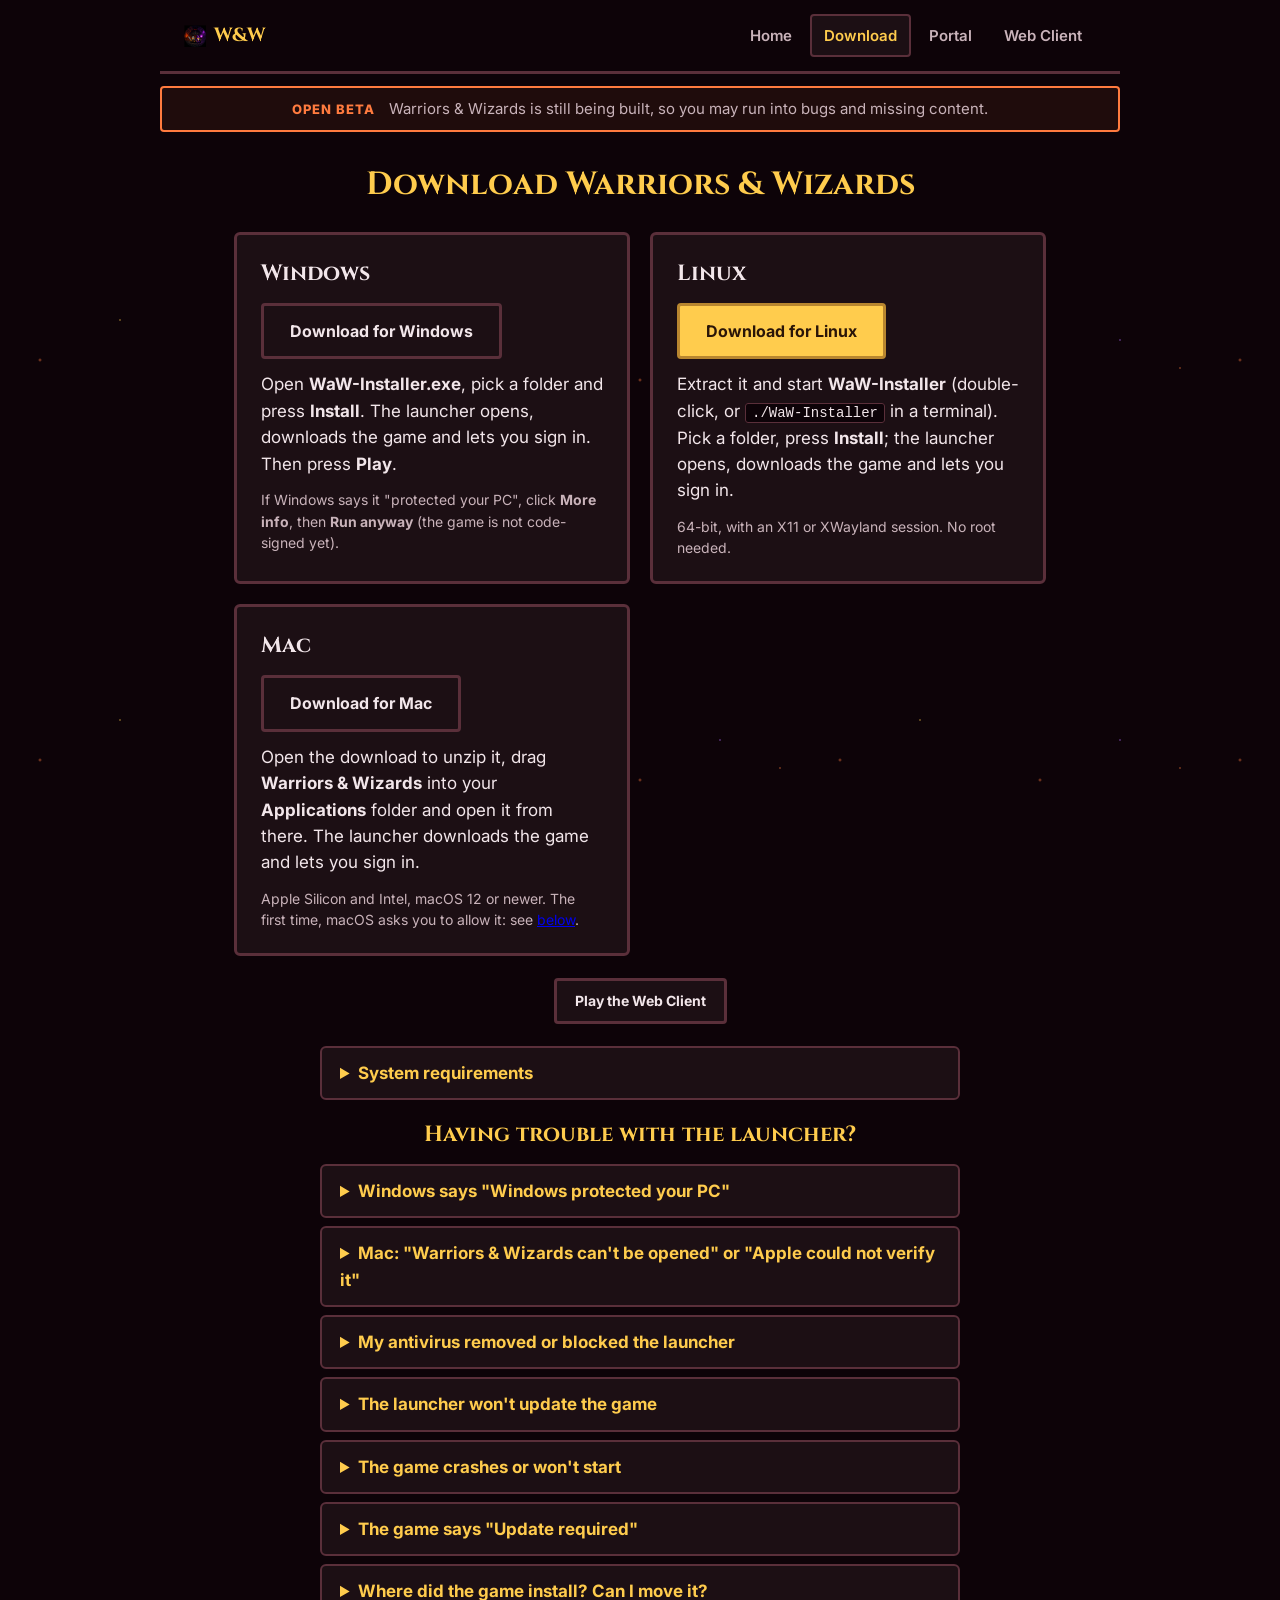
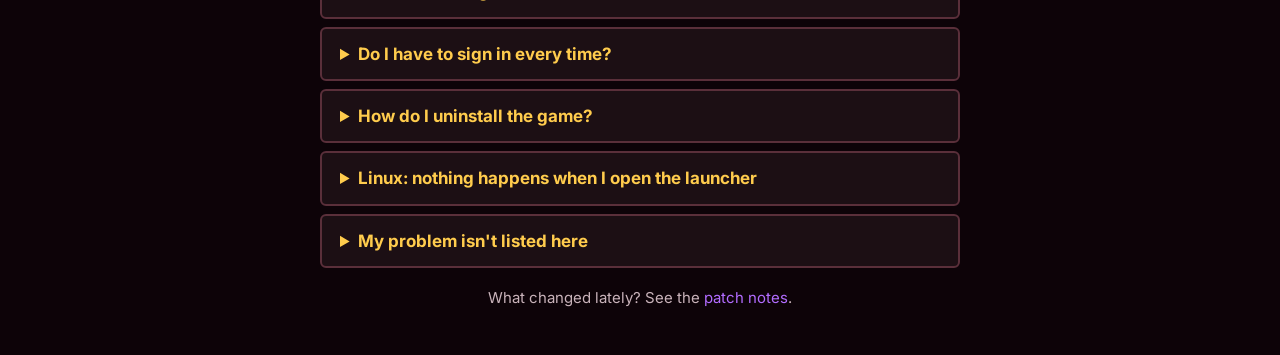
==== commit 6cf6aaba: "we support mac/apple systems now" ====
--- a/download/index.html
+++ b/download/index.html
@@ -4,7 +4,7 @@
 <meta charset="UTF-8">
 <meta name="viewport" content="width=device-width, initial-scale=1.0">
 <title>Download - Warriors &amp; Wizards</title>
-<meta name="description" content="Download the Warriors &amp; Wizards launcher for Windows or Linux, or play in your browser.">
+<meta name="description" content="Download the Warriors &amp; Wizards launcher for Windows, Mac or Linux, or play in your browser.">
 <link rel="icon" href="../assets/favicon-32.png" type="image/png" sizes="32x32">
 <link rel="apple-touch-icon" href="../assets/favicon-192.png">
 <link rel="preconnect" href="https://fonts.googleapis.com">
@@ -47,6 +47,13 @@
       <p>Extract it and start <strong>WaW-Installer</strong> (double-click, or <code>./WaW-Installer</code> in a terminal). Pick a folder, press <strong>Install</strong>; the launcher opens, downloads the game and lets you sign in.</p>
       <p class="fine">64-bit, with an X11 or XWayland session. No root needed.</p>
     </section>
+
+    <section class="card">
+      <h2 class="card-title">Mac</h2>
+      <a class="btn btn-primary" id="dl-mac" href="/downloads/WaW-Mac.zip">Download for Mac</a>
+      <p>Open the download to unzip it, drag <strong>Warriors &amp; Wizards</strong> into your <strong>Applications</strong> folder and open it from there. The launcher downloads the game and lets you sign in.</p>
+      <p class="fine">Apple Silicon and Intel, macOS 12 or newer. The first time, macOS asks you to allow it: see <a href="#faq-mac">below</a>.</p>
+    </section>
   </div>
 
   <div class="alt-play">
@@ -57,8 +64,9 @@
     <summary>System requirements</summary>
     <ul>
       <li><strong>Windows:</strong> 64-bit Windows 10 or 11.</li>
+      <li><strong>Mac:</strong> macOS 12 Monterey or newer, Apple Silicon (M1 and later) or Intel.</li>
       <li><strong>Linux:</strong> 64-bit, X11 or XWayland, Mesa 19+ or the NVIDIA driver.</li>
-      <li><strong>Graphics:</strong> OpenGL 4.3, which is almost anything from 2013 on (Intel HD 4400 laptops included).</li>
+      <li><strong>Graphics:</strong> OpenGL 3.3, which is almost anything from the last 15 years (every Mac, older laptops included).</li>
       <li><strong>Space:</strong> about 150 MB. <strong>Memory:</strong> 4 GB.</li>
       <li><strong>Web Client:</strong> any current browser with WebGL2 (Chrome, Edge, Firefox, Safari 15+).</li>
     </ul>
@@ -70,6 +78,12 @@
     <details class="reqs">
       <summary>Windows says "Windows protected your PC"</summary>
       <p>The launcher isn't code-signed yet, so Windows doesn't recognise it. Click <strong>More info</strong>, then <strong>Run anyway</strong>. You only have to do this once.</p>
+    </details>
+
+    <details class="reqs" id="faq-mac">
+      <summary>Mac: "Warriors &amp; Wizards can't be opened" or "Apple could not verify it"</summary>
+      <p>The launcher isn't signed with an Apple developer certificate yet, so macOS asks you to allow it once. Try to open it, press <strong>Done</strong>, then open <strong>System Settings &gt; Privacy &amp; Security</strong>, scroll down to <strong>Warriors &amp; Wizards was blocked</strong> and press <strong>Open Anyway</strong>. On macOS 14 or older you can also right-click the app and choose <strong>Open</strong>. You only have to do this once.</p>
+      <p>Open it from your <strong>Applications</strong> folder, not straight from Downloads: macOS runs apps from Downloads in a read-only copy, and the launcher can't update itself there.</p>
     </details>
 
     <details class="reqs">
@@ -95,6 +109,7 @@
     <details class="reqs">
       <summary>Where did the game install? Can I move it?</summary>
       <p>The launcher goes in the folder you picked the first time, and the game goes in a <strong>Game</strong> folder inside it. To move it, move the whole folder, launcher included, and update your shortcuts.</p>
+      <p>On a Mac the launcher is the app in <strong>Applications</strong>, and the game lives in <strong>~/Library/Application Support/Warriors and Wizards</strong>.</p>
     </details>
 
     <details class="reqs">
@@ -104,7 +119,7 @@
 
     <details class="reqs">
       <summary>How do I uninstall the game?</summary>
-      <p>On Windows, open <strong>Settings &gt; Apps</strong>, find <strong>Warriors &amp; Wizards</strong> and choose <strong>Uninstall</strong>, or press <strong>Uninstall</strong> at the bottom of the launcher (that one works on Linux too). Your account and characters stay safe on the server.</p>
+      <p>On Windows, open <strong>Settings &gt; Apps</strong>, find <strong>Warriors &amp; Wizards</strong> and choose <strong>Uninstall</strong>, or press <strong>Uninstall</strong> at the bottom of the launcher (that one works on Linux and Mac too). On a Mac, then drag <strong>Warriors &amp; Wizards</strong> from Applications to the Bin. Your account and characters stay safe on the server.</p>
     </details>
 
     <details class="reqs">
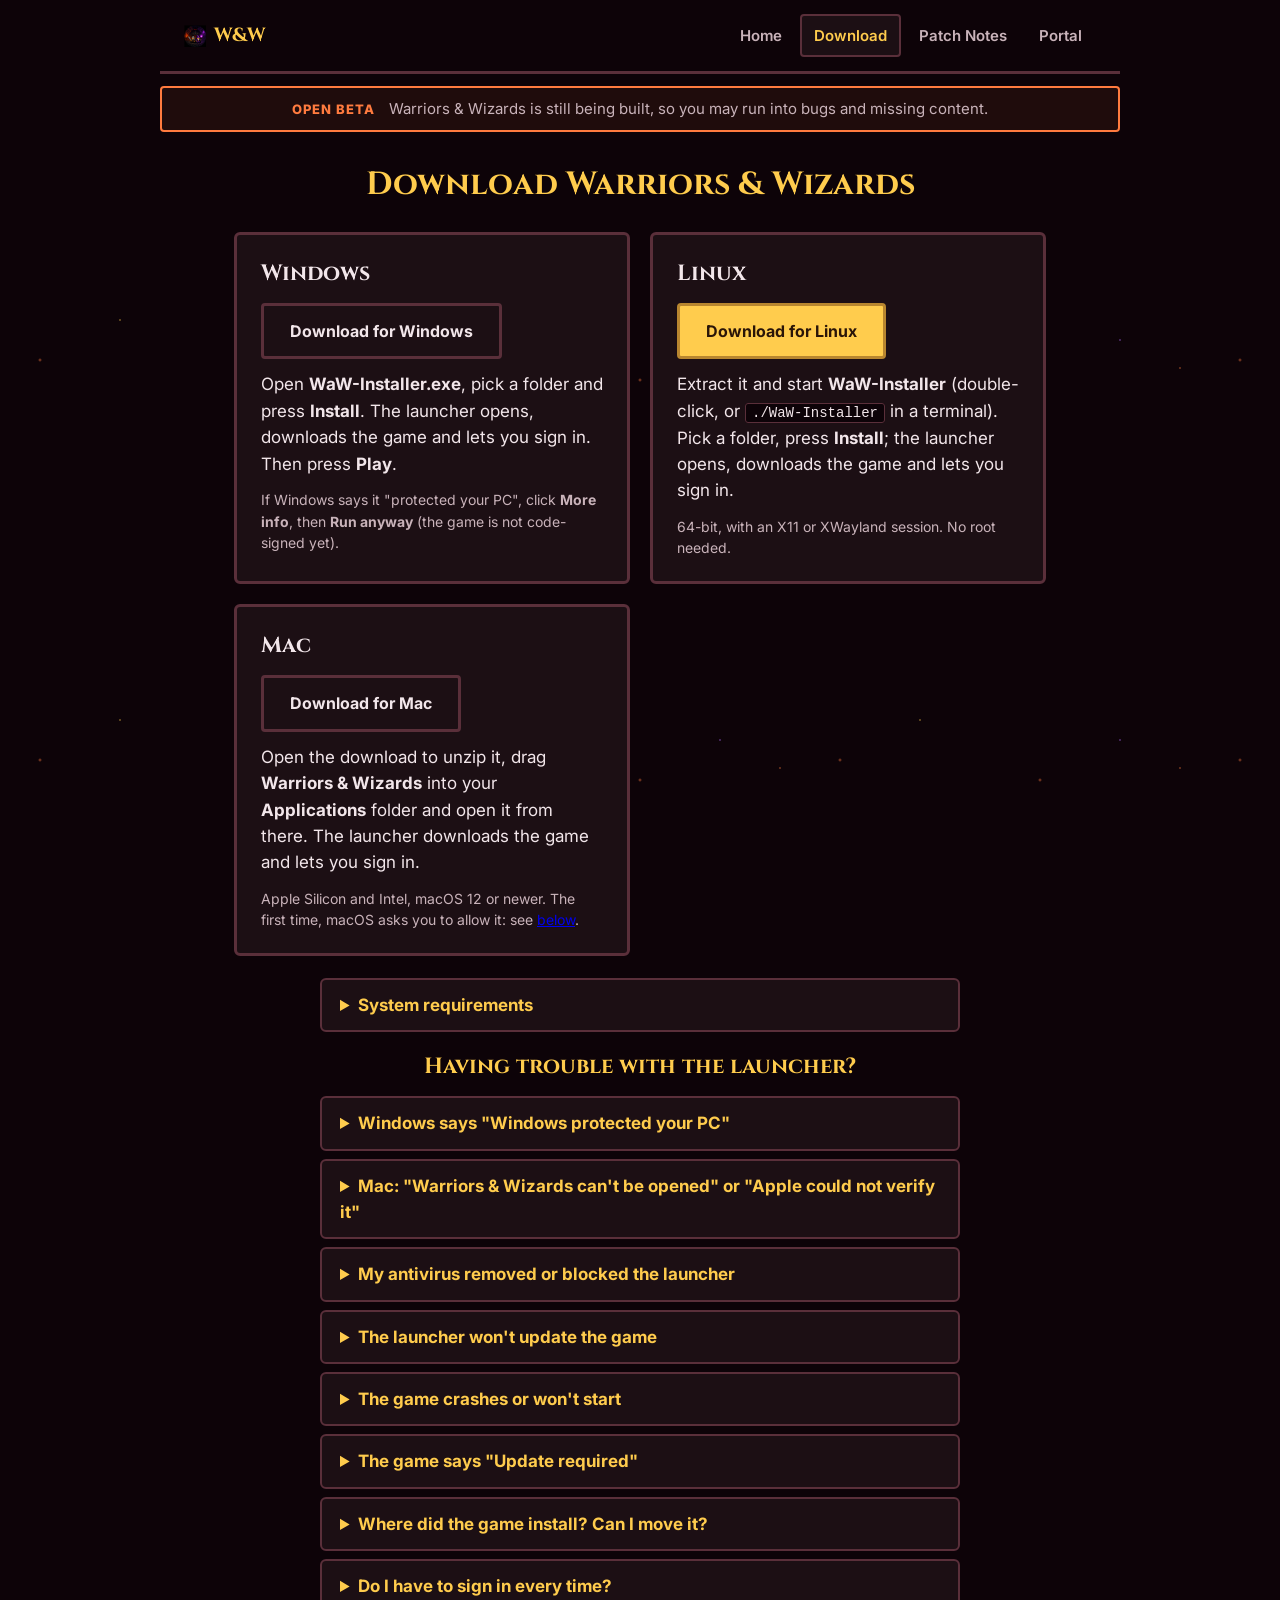
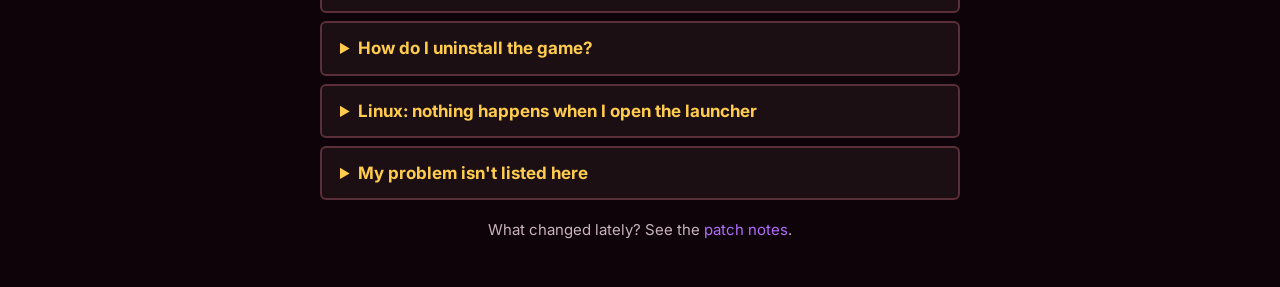
==== commit d1c24a0b: "webclient temp down" ====
--- a/download/index.html
+++ b/download/index.html
@@ -4,7 +4,7 @@
 <meta charset="UTF-8">
 <meta name="viewport" content="width=device-width, initial-scale=1.0">
 <title>Download - Warriors &amp; Wizards</title>
-<meta name="description" content="Download the Warriors &amp; Wizards launcher for Windows, Mac or Linux, or play in your browser.">
+<meta name="description" content="Download the Warriors &amp; Wizards launcher for Windows, Mac or Linux.">
 <link rel="icon" href="../assets/favicon-32.png" type="image/png" sizes="32x32">
 <link rel="apple-touch-icon" href="../assets/favicon-192.png">
 <link rel="preconnect" href="https://fonts.googleapis.com">
@@ -21,8 +21,8 @@
   <div class="nav-links">
     <a href="/" class="nav-link">Home</a>
     <a href="/download/" class="nav-link nav-download is-current">Download</a>
+    <a href="/patch-notes/" class="nav-link">Patch Notes</a>
     <a href="https://portal.warriorsandwizards.com" class="nav-link">Portal</a>
-    <a href="https://play.warriorsandwizards.com" class="nav-link">Web Client</a>
   </div>
 </nav>
 
@@ -56,10 +56,6 @@
     </section>
   </div>
 
-  <div class="alt-play">
-    <a class="btn btn-secondary" href="https://play.warriorsandwizards.com">Play the Web Client</a>
-  </div>
-
   <details class="reqs">
     <summary>System requirements</summary>
     <ul>
@@ -68,7 +64,6 @@
       <li><strong>Linux:</strong> 64-bit, X11 or XWayland, Mesa 19+ or the NVIDIA driver.</li>
       <li><strong>Graphics:</strong> OpenGL 3.3, which is almost anything from the last 15 years (every Mac, older laptops included).</li>
       <li><strong>Space:</strong> about 150 MB. <strong>Memory:</strong> 4 GB.</li>
-      <li><strong>Web Client:</strong> any current browser with WebGL2 (Chrome, Edge, Firefox, Safari 15+).</li>
     </ul>
   </details>
 
@@ -103,7 +98,7 @@
 
     <details class="reqs">
       <summary>The game says "Update required"</summary>
-      <p>A new version came out while you were playing. Close the game and start it from the launcher, which downloads the update first. In the Web Client, press <strong>Refresh</strong>.</p>
+      <p>A new version came out while you were playing. Close the game and start it from the launcher, which downloads the update first.</p>
     </details>
 
     <details class="reqs">
@@ -129,11 +124,11 @@
 
     <details class="reqs">
       <summary>My problem isn't listed here</summary>
-      <p>Tell us on <a href="https://discord.gg/DwPCmEFkQe" target="_blank" rel="noopener">Discord</a> what you saw and which system you're on. Meanwhile, the <a href="https://play.warriorsandwizards.com">Web Client</a> runs in your browser with no install.</p>
+      <p>Tell us on <a href="https://discord.gg/DwPCmEFkQe" target="_blank" rel="noopener">Discord</a> what you saw and which system you're on.</p>
     </details>
   </section>
 
-  <p class="hint">What changed lately? See the <a href="https://portal.warriorsandwizards.com/releases.html">patch notes</a>.</p>
+  <p class="hint">What changed lately? See the <a href="/patch-notes/">patch notes</a>.</p>
 </main>
 
 <script src="../js/os.js"></script>
--- a/css/style.css
+++ b/css/style.css
@@ -172,17 +172,27 @@
 }
 .btn-secondary:hover { border-color: var(--purple); color: var(--gold); }
 
-/* the two download buttons on the landing page: an OS icon + the label, same width */
+/* the download buttons on the landing page (2026-10-04, the user: sleek / minimal - an OS icon + one word): compact pills of one width,
+   a thin border, your own system's button gold (os.js) and the others outlined */
 .btn-os {
   display: inline-flex;
   align-items: center;
   justify-content: center;
-  gap: 10px;
-  min-width: 260px;
-  padding: 16px 26px;
-  font-size: 18px;
-}
-.btn-os svg { width: 22px; height: 22px; flex: 0 0 auto; }
+  gap: 9px;
+  min-width: 148px;
+  padding: 11px 22px;
+  font-size: 16px;
+  font-weight: 600;
+  letter-spacing: 0.2px;
+  border-width: 1.5px;
+  border-radius: 999px;
+  transition: transform 0.12s ease, background 0.15s ease, border-color 0.15s ease, box-shadow 0.15s ease;
+}
+.btn-os svg { width: 19px; height: 19px; flex: 0 0 auto; }
+.btn-os:hover { transform: translateY(-1px); box-shadow: 0 6px 18px rgba(0, 0, 0, 0.35); }
+.btn-os:active { transform: translateY(1px); box-shadow: none; }
+.btn-os.btn-secondary { background: transparent; border-color: rgba(242, 230, 234, 0.22); color: var(--text-dim); }
+.btn-os.btn-secondary:hover { border-color: var(--gold); color: var(--gold); }
 
 .site-footer {
   text-align: center;
@@ -195,6 +205,20 @@
   text-decoration: none;
 }
 .site-footer a:hover { color: var(--gold); }
+
+/* ---- the Patch Notes page (2026-10-01: the patch notes live here only) ---- */
+.pn-months { margin: 0 0 18px; font-size: 14px; color: var(--text-dim); }
+.pn-months a { color: var(--purple); text-decoration: none; }
+.pn-months a:hover { color: var(--gold); }
+.pn-list { text-align: left; }
+.pn-month { margin-bottom: 26px; scroll-margin-top: 20px; }
+.pn-month-title { font-family: var(--font-display); color: var(--gold); font-size: 22px; margin: 0 0 12px; text-align: center; }
+.pn-note { margin-bottom: 16px; gap: 6px; }
+.pn-version { font-family: var(--font-display); font-size: 26px; color: var(--gold); margin: 0; }
+.pn-meta { font-size: 13px; color: var(--text-dim); }
+.pn-title { font-size: 18px; color: var(--text); margin: 6px 0 2px; }
+.pn-note ul { margin: 4px 0 0; padding-left: 20px; color: var(--text-dim); font-size: 15px; }
+.pn-note li { margin-bottom: 8px; line-height: 1.5; }
 
 @media (max-width: 640px) {
   .hero {
@@ -203,7 +227,8 @@
   .hero-art-wrap { width: 130px; height: 130px; }
   .game-title { font-size: 30px; }
   .tagline { font-size: 16px; }
-  .btn-os { min-width: 0; width: 100%; }
+  .btn-os { min-width: 0; width: 100%; max-width: 280px; }
+  .cta-row { flex-direction: column; align-items: center; }
 }
 
 /* ---- site navigation ---- */
@@ -313,19 +338,6 @@
 .card .btn { align-self: flex-start; }
 .fine { font-size: 14px; color: var(--text-dim); }
 code { font-family: ui-monospace, Consolas, monospace; font-size: 14px; background: var(--bg); border: 1px solid var(--border); padding: 1px 6px; border-radius: 3px; }
-
-/* ---- Web Client button under the download cards ---- */
-.alt-play {
-  display: flex;
-  flex-wrap: wrap;
-  align-items: center;
-  justify-content: center;
-  gap: 14px;
-  margin: 4px 0 22px;
-  color: var(--text-dim);
-  font-size: 15px;
-}
-.alt-play .btn { padding: 9px 18px; font-size: 14px; }
 
 /* ---- folded system requirements ---- */
 .reqs {
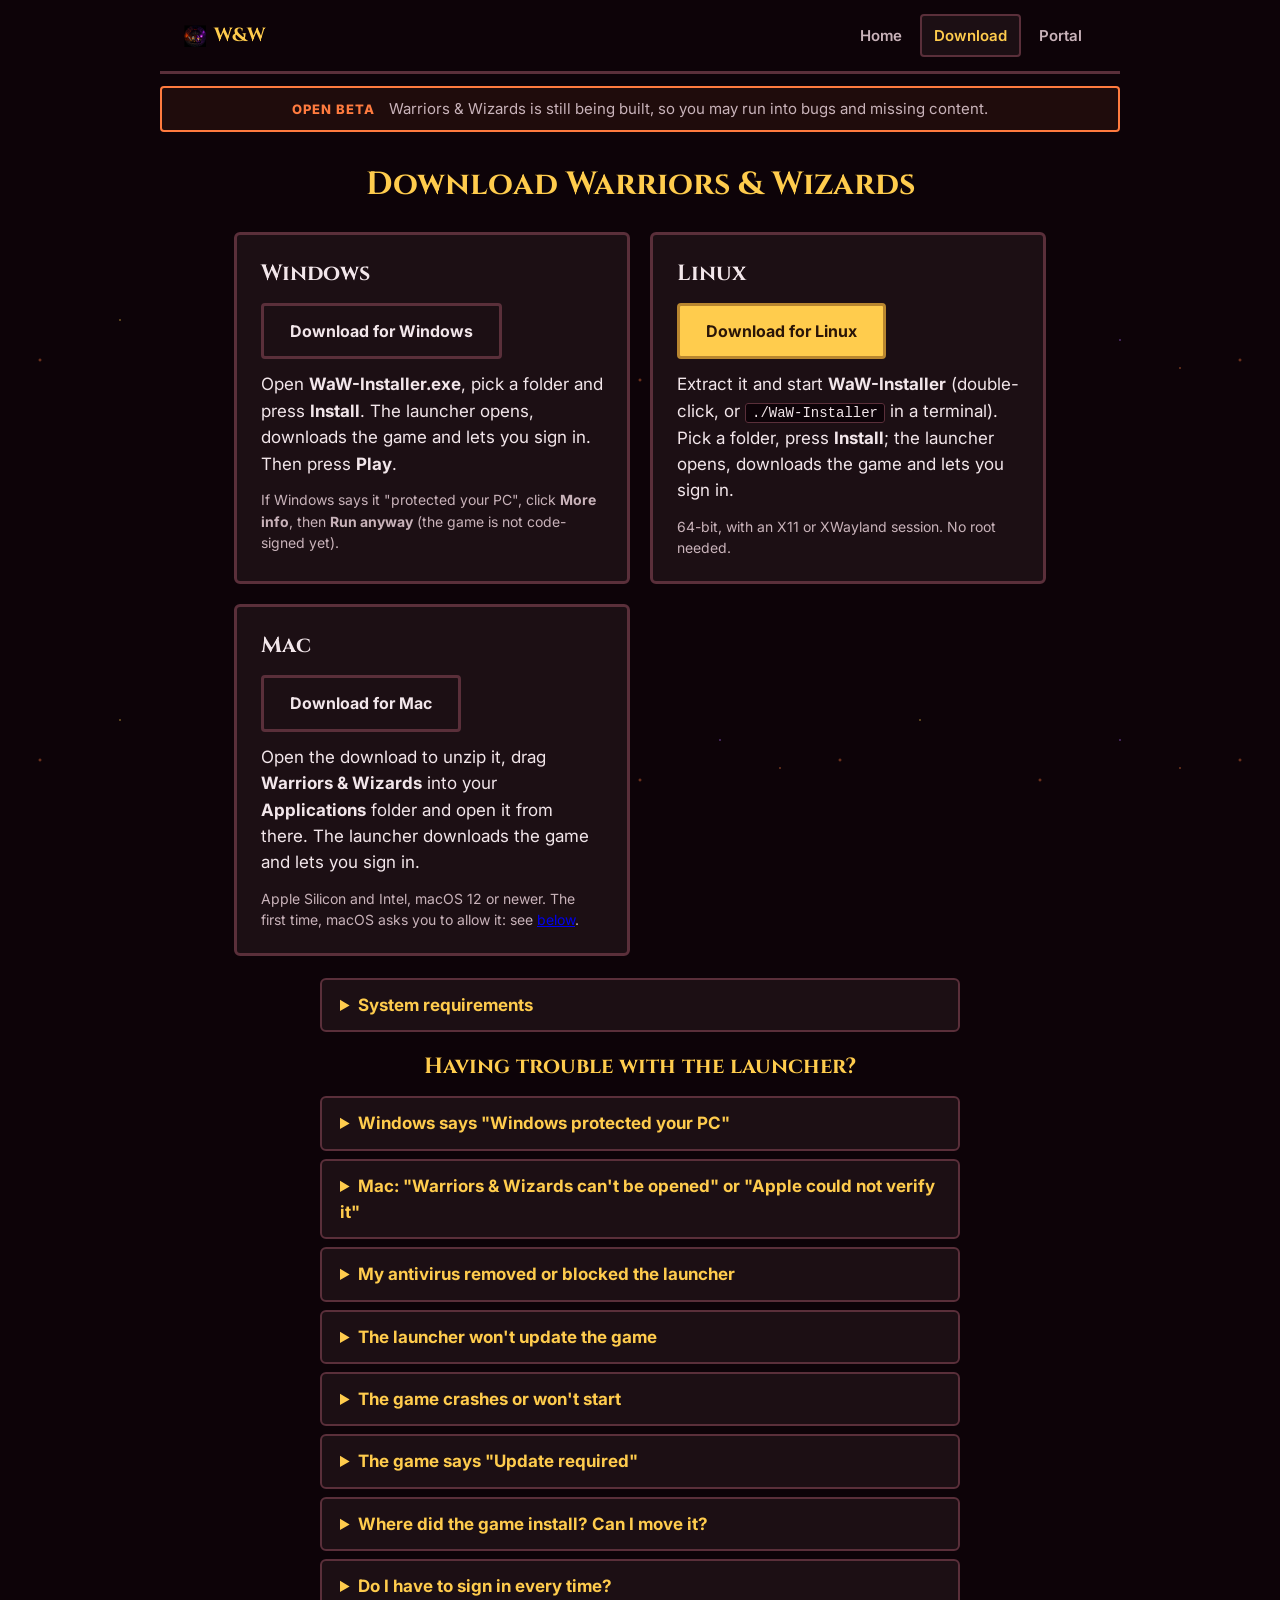
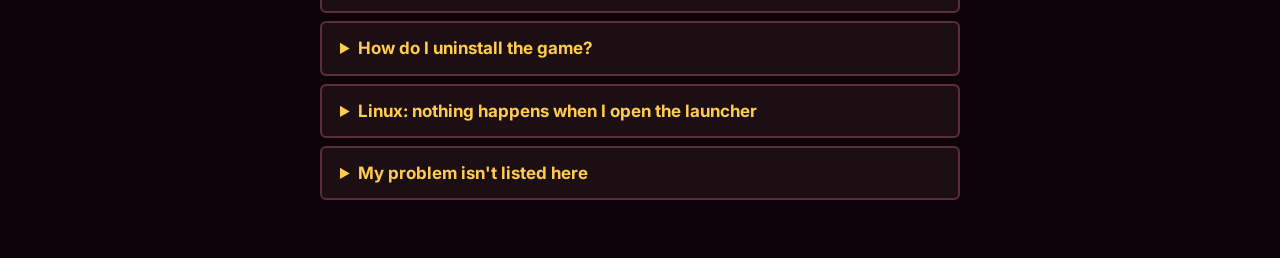
==== commit ce184c0e: "tweaks" ====
--- a/download/index.html
+++ b/download/index.html
@@ -21,7 +21,6 @@
   <div class="nav-links">
     <a href="/" class="nav-link">Home</a>
     <a href="/download/" class="nav-link nav-download is-current">Download</a>
-    <a href="/patch-notes/" class="nav-link">Patch Notes</a>
     <a href="https://portal.warriorsandwizards.com" class="nav-link">Portal</a>
   </div>
 </nav>
@@ -128,7 +127,6 @@
     </details>
   </section>
 
-  <p class="hint">What changed lately? See the <a href="/patch-notes/">patch notes</a>.</p>
 </main>
 
 <script src="../js/os.js"></script>
--- a/css/style.css
+++ b/css/style.css
@@ -206,20 +206,6 @@
 }
 .site-footer a:hover { color: var(--gold); }
 
-/* ---- the Patch Notes page (2026-10-01: the patch notes live here only) ---- */
-.pn-months { margin: 0 0 18px; font-size: 14px; color: var(--text-dim); }
-.pn-months a { color: var(--purple); text-decoration: none; }
-.pn-months a:hover { color: var(--gold); }
-.pn-list { text-align: left; }
-.pn-month { margin-bottom: 26px; scroll-margin-top: 20px; }
-.pn-month-title { font-family: var(--font-display); color: var(--gold); font-size: 22px; margin: 0 0 12px; text-align: center; }
-.pn-note { margin-bottom: 16px; gap: 6px; }
-.pn-version { font-family: var(--font-display); font-size: 26px; color: var(--gold); margin: 0; }
-.pn-meta { font-size: 13px; color: var(--text-dim); }
-.pn-title { font-size: 18px; color: var(--text); margin: 6px 0 2px; }
-.pn-note ul { margin: 4px 0 0; padding-left: 20px; color: var(--text-dim); font-size: 15px; }
-.pn-note li { margin-bottom: 8px; line-height: 1.5; }
-
 @media (max-width: 640px) {
   .hero {
     padding-top: 24px;
